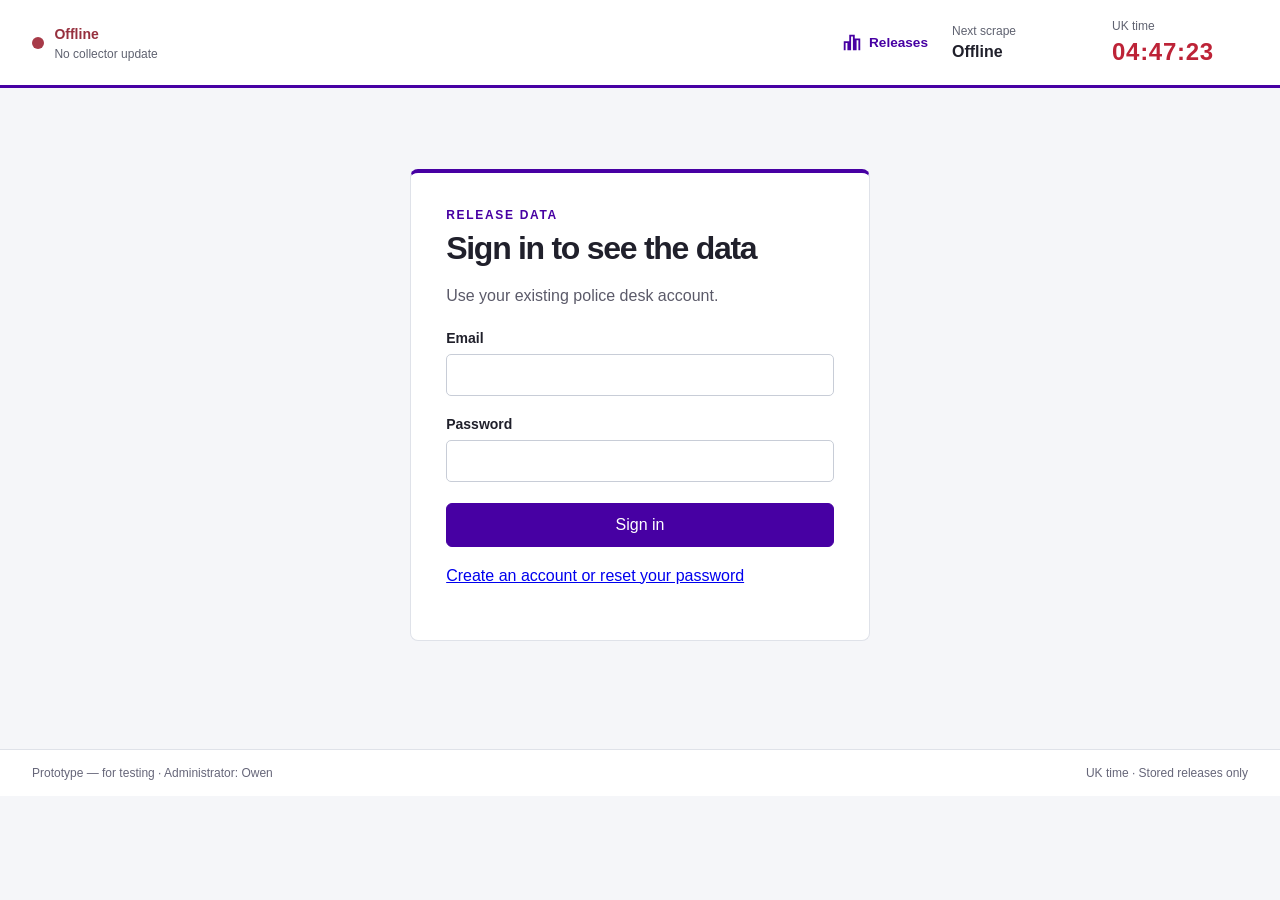
==== data.html @ de3aa2ca "Add files via upload" ====
<!doctype html>
<html lang="en" data-build="analytics.04896fac84b1.js"><head><meta charset="utf-8"><meta name="viewport" content="width=device-width,initial-scale=1"><meta name="referrer" content="no-referrer"><title>Release data · Police Checks</title>
<meta name="theme-color" content="#4700a3">
<meta name="apple-mobile-web-app-capable" content="yes">
<meta name="mobile-web-app-capable" content="yes">
<meta name="apple-mobile-web-app-title" content="Police Checks">
<meta name="apple-mobile-web-app-status-bar-style" content="default">
<link rel="apple-touch-icon" sizes="180x180" href="./apple-touch-icon.png">
<link rel="icon" type="image/png" sizes="32x32" href="./favicon-32.png">
<link rel="manifest" href="./manifest.webmanifest">
<link rel="stylesheet" href="./vendor/leaflet.css"><link rel="stylesheet" href="./desk.27d6d80b20d7.css"><link rel="stylesheet" href="./analytics.bd262cd54ad1.css"></head>
<body><header><div id="health" class="health offline" role="status" aria-live="polite"><span class="health-dot"></span><span><strong id="health-label">Offline</strong><small id="health-detail">Not connected yet</small></span></div><a class="data-nav" href="./index.html" aria-label="Back to releases" title="Back to releases"><svg viewBox="0 0 24 24" width="22" height="22" aria-hidden="true"><path d="M4 20V11h4v9M10 20V4h4v16M16 20V8h4v12" fill="none" stroke="currentColor" stroke-width="2"/></svg><span>Releases</span></a><div class="desk-timing" aria-label="Collector timing"><div class="timing-item"><small>Next scrape</small><strong id="next-scrape">Offline</strong></div><div class="timing-item"><small>UK time</small><time id="current-time">--:--:--</time></div></div><div id="account" hidden><span id="email"></span><button id="signout">Sign out</button></div></header><section id="auth" class="auth-panel"><div class="eyebrow">RELEASE DATA</div><h1>Sign in to see the data</h1><p>Use your existing police desk account.</p><form id="auth-form"><label>Email<input id="auth-email" type="email" autocomplete="username" required></label><label>Password<input id="password" type="password" autocomplete="current-password" required></label><button id="auth-submit" class="primary">Sign in</button></form><p id="auth-message" role="alert"></p><p><a href="./index.html">Create an account or reset your password</a></p></section>
<section id="waiting" class="auth-panel" hidden><h1 id="waiting-title">Checking access</h1><p id="waiting-detail"></p><button id="check-access">Check again</button></section>
<main id="analytics" hidden>
 <div class="analytics-heading"><div><div class="eyebrow">POLICE CHECKS / DATA</div><h1>Release statistics</h1><p class="muted">Explore activity, compare coverage and find the busiest times.</p></div><button id="reload-data">↻ Refresh data</button></div>
 <details class="analytics-filters" open><summary>Customise the data <span id="filter-summary"></span></summary><div class="filter-content">
 <div class="date-controls"><label>Count by<select id="basis"><option value="first_seen_at">When first picked up</option><option value="published_at">Publication time</option></select></label><label>Date range<select id="range"><option value="7">Last 7 days</option><option value="30" selected>Last 30 days</option><option value="90">Last 90 days</option><option value="365">Last year</option><option value="all">All stored history</option><option value="custom">Custom dates</option></select></label><label>From<input id="date-from" type="date" required></label><label>To (inclusive)<input id="date-to" type="date" required></label><button id="apply-dates" class="primary">Apply dates</button></div>
 <div class="selection-controls"><details class="multi" id="forces-picker"><summary>Forces <span></span></summary><input type="search" aria-label="Find a force" placeholder="Find a force…"><div class="picker-actions"><button data-select="all">Select all</button><button data-select="none">Clear</button></div><div class="choices"></div></details><details class="multi" id="patches-picker"><summary>Patches <span></span></summary><input type="search" aria-label="Find a patch" placeholder="Find a patch…"><div class="picker-actions"><button data-select="all">Select all</button><button data-select="none">Clear</button></div><div class="choices"></div></details><details class="multi" id="groups-picker"><summary>Regions / groups <span></span></summary><input type="search" aria-label="Find a region" placeholder="Find a region…"><div class="picker-actions"><button data-select="all">Select all</button><button data-select="none">Clear</button></div><div class="choices"></div></details><button id="reset-data-filters">Reset filters</button></div>
 <p class="fine muted">No selection means all. Selected patches and regions combine; force choices narrow the results. Regions use your existing Focus, Hub and other patch groups.</p>
 </div></details>
 <div id="load-status" class="data-status" role="status" aria-live="polite"></div><div id="data-error" class="notice error" role="alert" hidden></div>
 <p id="coverage-note" class="notice"></p>
 <div id="charts" hidden>
 <div class="metrics"><article><span>Unique releases</span><strong id="metric-total">—</strong><small>In the selected period</small></article><article><span>Active forces</span><strong id="metric-forces">—</strong><small>With at least one release</small></article><article><span>Average per complete day</span><strong id="metric-average">—</strong><small id="metric-average-detail"></small></article><article><span>Busiest date</span><strong id="metric-peak">—</strong><small id="metric-peak-detail"></small></article></div>
 <section class="chart-card"><div class="chart-heading"><div><h2>Releases over time</h2><p class="muted">See the total or compare forces and coverage areas.</p></div><button data-export="timeline">Download CSV</button></div><div class="chart-controls"><label>Time buckets<select id="bucket"><option value="hour">Hourly</option><option value="day" selected>Daily</option><option value="week">Weekly</option><option value="month">Monthly</option></select></label><label>Break down by<select id="breakdown"><option value="total">All together</option><option value="force">Force</option><option value="patch">Patch</option><option value="group">Region / group</option></select></label><label>Chart<select id="chart-type"><option value="line">Lines</option><option value="bar">Grouped bars</option><option value="stacked">Stacked bars</option></select></label><label>Series<select id="series-limit"><option value="5">Top 5 + other</option><option value="10" selected>Top 10 + other</option><option value="25">Top 25 + other</option><option value="0">All series</option></select></label></div><p id="overlap-note" class="fine muted"></p><div id="timeline-chart" class="chart-container"></div><div id="timeline-legend" class="chart-legend"></div><details><summary>View chart data</summary><div id="timeline-table" class="table-scroll"></div></details></section>
 <div class="chart-controls average-controls"><label>Average charts: compare<select id="average-by"><option value="total">All together</option><option value="force">Forces</option><option value="patch">Patches</option><option value="group">Regions / groups</option></select></label><label>Show<select id="average-limit"><option value="5">Top 5</option><option value="10">Top 10</option><option value="0">All</option></select></label><span class="fine muted">Uses the same filters and complete-day coverage.</span></div><div id="average-legend" class="chart-legend"></div><div class="chart-grid"><section class="chart-card"><div class="chart-heading"><div><h2>Typical time of day</h2><p class="muted">Average releases in each UK clock hour.</p></div><button data-export="hour">CSV</button></div><div id="hour-chart" class="chart-container"></div></section><section class="chart-card"><div class="chart-heading"><div><h2>Typical week</h2><p class="muted">Average releases on each day of the week.</p></div><button data-export="weekday">CSV</button></div><div id="weekday-chart" class="chart-container"></div></section></div>
 <section class="chart-card"><div class="chart-heading"><div><h2>When to expect releases</h2><p class="muted">Average activity by weekday and UK clock hour. Darker cells mean more releases.</p></div><button data-export="heatmap">Download CSV</button></div><label class="heatmap-select">Heatmap coverage<select id="heatmap-series"><option value="">All selected releases</option></select></label><div id="heatmap-chart" class="chart-container"></div><p id="average-note" class="fine muted"></p></section>
 <section class="chart-card"><div class="chart-heading"><div><h2>Most and least active</h2><p class="muted">Compare release counts within your current filters.</p></div><button data-export="ranking">Download CSV</button></div><div class="chart-controls"><label>Compare<select id="ranking-by"><option value="force">Forces</option><option value="patch">Patches</option><option value="group">Regions / groups</option></select></label><label>Order<select id="ranking-order"><option value="most">Most active first</option><option value="least">Least active first</option></select></label><label>Show<select id="ranking-limit"><option value="10">10</option><option value="25">25</option><option value="0">All</option></select></label></div><div id="ranking-chart"></div><details><summary>View all ranking data</summary><div id="ranking-table" class="table-scroll"></div></details></section>
 <section class="chart-card"><div class="chart-heading"><div><h2>Location coverage</h2><p class="muted">How confidently the selected releases have been located.</p></div><button data-export="locations">Download CSV</button></div><div id="locations-chart"></div><p class="fine muted">A patch match can come from text or force-area coverage. Release activity measures stored announcements, not crime levels, force performance or local risk.</p></section>
 </div>
</main>
<footer>Prototype — for testing · Administrator: Owen <span>UK time · Stored releases only</span></footer>
<script src="./config.js?v=analytics.04896fac84b1.js"></script><script src="./vendor/supabase.js"></script><script type="module" src="./analytics.04896fac84b1.js"></script></body></html>
---- vendor/leaflet.css ----
/* required styles */

.leaflet-pane,
.leaflet-tile,
.leaflet-marker-icon,
.leaflet-marker-shadow,
.leaflet-tile-container,
.leaflet-pane > svg,
.leaflet-pane > canvas,
.leaflet-zoom-box,
.leaflet-image-layer,
.leaflet-layer {
	position: absolute;
	left: 0;
	top: 0;
	}
.leaflet-container {
	overflow: hidden;
	}
.leaflet-tile,
.leaflet-marker-icon,
.leaflet-marker-shadow {
	-webkit-user-select: none;
	   -moz-user-select: none;
	        user-select: none;
	  -webkit-user-drag: none;
	}
/* Prevents IE11 from highlighting tiles in blue */
.leaflet-tile::selection {
	background: transparent;
}
/* Safari renders non-retina tile on retina better with this, but Chrome is worse */
.leaflet-safari .leaflet-tile {
	image-rendering: -webkit-optimize-contrast;
	}
/* hack that prevents hw layers "stretching" when loading new tiles */
.leaflet-safari .leaflet-tile-container {
	width: 1600px;
	height: 1600px;
	-webkit-transform-origin: 0 0;
	}
.leaflet-marker-icon,
.leaflet-marker-shadow {
	display: block;
	}
/* .leaflet-container svg: reset svg max-width decleration shipped in Joomla! (joomla.org) 3.x */
/* .leaflet-container img: map is broken in FF if you have max-width: 100% on tiles */
.leaflet-container .leaflet-overlay-pane svg {
	max-width: none !important;
	max-height: none !important;
	}
.leaflet-container .leaflet-marker-pane img,
.leaflet-container .leaflet-shadow-pane img,
.leaflet-container .leaflet-tile-pane img,
.leaflet-container img.leaflet-image-layer,
.leaflet-container .leaflet-tile {
	max-width: none !important;
	max-height: none !important;
	width: auto;
	padding: 0;
	}

.leaflet-container img.leaflet-tile {
	/* See: https://bugs.chromium.org/p/chromium/issues/detail?id=600120 */
	mix-blend-mode: plus-lighter;
}

.leaflet-container.leaflet-touch-zoom {
	-ms-touch-action: pan-x pan-y;
	touch-action: pan-x pan-y;
	}
.leaflet-container.leaflet-touch-drag {
	-ms-touch-action: pinch-zoom;
	/* Fallback for FF which doesn't support pinch-zoom */
	touch-action: none;
	touch-action: pinch-zoom;
}
.leaflet-container.leaflet-touch-drag.leaflet-touch-zoom {
	-ms-touch-action: none;
	touch-action: none;
}
.leaflet-container {
	-webkit-tap-highlight-color: transparent;
}
.leaflet-container a {
	-webkit-tap-highlight-color: rgba(51, 181, 229, 0.4);
}
.leaflet-tile {
	filter: inherit;
	visibility: hidden;
	}
.leaflet-tile-loaded {
	visibility: inherit;
	}
.leaflet-zoom-box {
	width: 0;
	height: 0;
	-moz-box-sizing: border-box;
	     box-sizing: border-box;
	z-index: 800;
	}
/* workaround for https://bugzilla.mozilla.org/show_bug.cgi?id=888319 */
.leaflet-overlay-pane svg {
	-moz-user-select: none;
	}

.leaflet-pane         { z-index: 400; }

.leaflet-tile-pane    { z-index: 200; }
.leaflet-overlay-pane { z-index: 400; }
.leaflet-shadow-pane  { z-index: 500; }
.leaflet-marker-pane  { z-index: 600; }
.leaflet-tooltip-pane   { z-index: 650; }
.leaflet-popup-pane   { z-index: 700; }

.leaflet-map-pane canvas { z-index: 100; }
.leaflet-map-pane svg    { z-index: 200; }

.leaflet-vml-shape {
	width: 1px;
	height: 1px;
	}
.lvml {
	behavior: url(#default#VML);
	display: inline-block;
	position: absolute;
	}


/* control positioning */

.leaflet-control {
	position: relative;
	z-index: 800;
	pointer-events: visiblePainted; /* IE 9-10 doesn't have auto */
	pointer-events: auto;
	}
.leaflet-top,
.leaflet-bottom {
	position: absolute;
	z-index: 1000;
	pointer-events: none;
	}
.leaflet-top {
	top: 0;
	}
.leaflet-right {
	right: 0;
	}
.leaflet-bottom {
	bottom: 0;
	}
.leaflet-left {
	left: 0;
	}
.leaflet-control {
	float: left;
	clear: both;
	}
.leaflet-right .leaflet-control {
	float: right;
	}
.leaflet-top .leaflet-control {
	margin-top: 10px;
	}
.leaflet-bottom .leaflet-control {
	margin-bottom: 10px;
	}
.leaflet-left .leaflet-control {
	margin-left: 10px;
	}
.leaflet-right .leaflet-control {
	margin-right: 10px;
	}


/* zoom and fade animations */

.leaflet-fade-anim .leaflet-popup {
	opacity: 0;
	-webkit-transition: opacity 0.2s linear;
	   -moz-transition: opacity 0.2s linear;
	        transition: opacity 0.2s linear;
	}
.leaflet-fade-anim .leaflet-map-pane .leaflet-popup {
	opacity: 1;
	}
.leaflet-zoom-animated {
	-webkit-transform-origin: 0 0;
	    -ms-transform-origin: 0 0;
	        transform-origin: 0 0;
	}
svg.leaflet-zoom-animated {
	will-change: transform;
}

.leaflet-zoom-anim .leaflet-zoom-animated {
	-webkit-transition: -webkit-transform 0.25s cubic-bezier(0,0,0.25,1);
	   -moz-transition:    -moz-transform 0.25s cubic-bezier(0,0,0.25,1);
	        transition:         transform 0.25s cubic-bezier(0,0,0.25,1);
	}
.leaflet-zoom-anim .leaflet-tile,
.leaflet-pan-anim .leaflet-tile {
	-webkit-transition: none;
	   -moz-transition: none;
	        transition: none;
	}

.leaflet-zoom-anim .leaflet-zoom-hide {
	visibility: hidden;
	}


/* cursors */

.leaflet-interactive {
	cursor: pointer;
	}
.leaflet-grab {
	cursor: -webkit-grab;
	cursor:    -moz-grab;
	cursor:         grab;
	}
.leaflet-crosshair,
.leaflet-crosshair .leaflet-interactive {
	cursor: crosshair;
	}
.leaflet-popup-pane,
.leaflet-control {
	cursor: auto;
	}
.leaflet-dragging .leaflet-grab,
.leaflet-dragging .leaflet-grab .leaflet-interactive,
.leaflet-dragging .leaflet-marker-draggable {
	cursor: move;
	cursor: -webkit-grabbing;
	cursor:    -moz-grabbing;
	cursor:         grabbing;
	}

/* marker & overlays interactivity */
.leaflet-marker-icon,
.leaflet-marker-shadow,
.leaflet-image-layer,
.leaflet-pane > svg path,
.leaflet-tile-container {
	pointer-events: none;
	}

.leaflet-marker-icon.leaflet-interactive,
.leaflet-image-layer.leaflet-interactive,
.leaflet-pane > svg path.leaflet-interactive,
svg.leaflet-image-layer.leaflet-interactive path {
	pointer-events: visiblePainted; /* IE 9-10 doesn't have auto */
	pointer-events: auto;
	}

/* visual tweaks */

.leaflet-container {
	background: #ddd;
	outline-offset: 1px;
	}
.leaflet-container a {
	color: #0078A8;
	}
.leaflet-zoom-box {
	border: 2px dotted #38f;
	background: rgba(255,255,255,0.5);
	}


/* general typography */
.leaflet-container {
	font-family: "Helvetica Neue", Arial, Helvetica, sans-serif;
	font-size: 12px;
	font-size: 0.75rem;
	line-height: 1.5;
	}


/* general toolbar styles */

.leaflet-bar {
	box-shadow: 0 1px 5px rgba(0,0,0,0.65);
	border-radius: 4px;
	}
.leaflet-bar a {
	background-color: #fff;
	border-bottom: 1px solid #ccc;
	width: 26px;
	height: 26px;
	line-height: 26px;
	display: block;
	text-align: center;
	text-decoration: none;
	color: black;
	}
.leaflet-bar a,
.leaflet-control-layers-toggle {
	background-position: 50% 50%;
	background-repeat: no-repeat;
	display: block;
	}
.leaflet-bar a:hover,
.leaflet-bar a:focus {
	background-color: #f4f4f4;
	}
.leaflet-bar a:first-child {
	border-top-left-radius: 4px;
	border-top-right-radius: 4px;
	}
.leaflet-bar a:last-child {
	border-bottom-left-radius: 4px;
	border-bottom-right-radius: 4px;
	border-bottom: none;
	}
.leaflet-bar a.leaflet-disabled {
	cursor: default;
	background-color: #f4f4f4;
	color: #bbb;
	}

.leaflet-touch .leaflet-bar a {
	width: 30px;
	height: 30px;
	line-height: 30px;
	}
.leaflet-touch .leaflet-bar a:first-child {
	border-top-left-radius: 2px;
	border-top-right-radius: 2px;
	}
.leaflet-touch .leaflet-bar a:last-child {
	border-bottom-left-radius: 2px;
	border-bottom-right-radius: 2px;
	}

/* zoom control */

.leaflet-control-zoom-in,
.leaflet-control-zoom-out {
	font: bold 18px 'Lucida Console', Monaco, monospace;
	text-indent: 1px;
	}

.leaflet-touch .leaflet-control-zoom-in, .leaflet-touch .leaflet-control-zoom-out  {
	font-size: 22px;
	}


/* layers control */

.leaflet-control-layers {
	box-shadow: 0 1px 5px rgba(0,0,0,0.4);
	background: #fff;
	border-radius: 5px;
	}
.leaflet-control-layers-toggle {
	background-image: url(images/layers.png);
	width: 36px;
	height: 36px;
	}
.leaflet-retina .leaflet-control-layers-toggle {
	background-image: url(images/layers-2x.png);
	background-size: 26px 26px;
	}
.leaflet-touch .leaflet-control-layers-toggle {
	width: 44px;
	height: 44px;
	}
.leaflet-control-layers .leaflet-control-layers-list,
.leaflet-control-layers-expanded .leaflet-control-layers-toggle {
	display: none;
	}
.leaflet-control-layers-expanded .leaflet-control-layers-list {
	display: block;
	position: relative;
	}
.leaflet-control-layers-expanded {
	padding: 6px 10px 6px 6px;
	color: #333;
	background: #fff;
	}
.leaflet-control-layers-scrollbar {
	overflow-y: scroll;
	overflow-x: hidden;
	padding-right: 5px;
	}
.leaflet-control-layers-selector {
	margin-top: 2px;
	position: relative;
	top: 1px;
	}
.leaflet-control-layers label {
	display: block;
	font-size: 13px;
	font-size: 1.08333em;
	}
.leaflet-control-layers-separator {
	height: 0;
	border-top: 1px solid #ddd;
	margin: 5px -10px 5px -6px;
	}

/* Default icon URLs */
.leaflet-default-icon-path { /* used only in path-guessing heuristic, see L.Icon.Default */
	background-image: url(images/marker-icon.png);
	}


/* attribution and scale controls */

.leaflet-container .leaflet-control-attribution {
	background: #fff;
	background: rgba(255, 255, 255, 0.8);
	margin: 0;
	}
.leaflet-control-attribution,
.leaflet-control-scale-line {
	padding: 0 5px;
	color: #333;
	line-height: 1.4;
	}
.leaflet-control-attribution a {
	text-decoration: none;
	}
.leaflet-control-attribution a:hover,
.leaflet-control-attribution a:focus {
	text-decoration: underline;
	}
.leaflet-attribution-flag {
	display: inline !important;
	vertical-align: baseline !important;
	width: 1em;
	height: 0.6669em;
	}
.leaflet-left .leaflet-control-scale {
	margin-left: 5px;
	}
.leaflet-bottom .leaflet-control-scale {
	margin-bottom: 5px;
	}
.leaflet-control-scale-line {
	border: 2px solid #777;
	border-top: none;
	line-height: 1.1;
	padding: 2px 5px 1px;
	white-space: nowrap;
	-moz-box-sizing: border-box;
	     box-sizing: border-box;
	background: rgba(255, 255, 255, 0.8);
	text-shadow: 1px 1px #fff;
	}
.leaflet-control-scale-line:not(:first-child) {
	border-top: 2px solid #777;
	border-bottom: none;
	margin-top: -2px;
	}
.leaflet-control-scale-line:not(:first-child):not(:last-child) {
	border-bottom: 2px solid #777;
	}

.leaflet-touch .leaflet-control-attribution,
.leaflet-touch .leaflet-control-layers,
.leaflet-touch .leaflet-bar {
	box-shadow: none;
	}
.leaflet-touch .leaflet-control-layers,
.leaflet-touch .leaflet-bar {
	border: 2px solid rgba(0,0,0,0.2);
	background-clip: padding-box;
	}


/* popup */

.leaflet-popup {
	position: absolute;
	text-align: center;
	margin-bottom: 20px;
	}
.leaflet-popup-content-wrapper {
	padding: 1px;
	text-align: left;
	border-radius: 12px;
	}
.leaflet-popup-content {
	margin: 13px 24px 13px 20px;
	line-height: 1.3;
	font-size: 13px;
	font-size: 1.08333em;
	min-height: 1px;
	}
.leaflet-popup-content p {
	margin: 17px 0;
	margin: 1.3em 0;
	}
.leaflet-popup-tip-container {
	width: 40px;
	height: 20px;
	position: absolute;
	left: 50%;
	margin-top: -1px;
	margin-left: -20px;
	overflow: hidden;
	pointer-events: none;
	}
.leaflet-popup-tip {
	width: 17px;
	height: 17px;
	padding: 1px;

	margin: -10px auto 0;
	pointer-events: auto;

	-webkit-transform: rotate(45deg);
	   -moz-transform: rotate(45deg);
	    -ms-transform: rotate(45deg);
	        transform: rotate(45deg);
	}
.leaflet-popup-content-wrapper,
.leaflet-popup-tip {
	background: white;
	color: #333;
	box-shadow: 0 3px 14px rgba(0,0,0,0.4);
	}
.leaflet-container a.leaflet-popup-close-button {
	position: absolute;
	top: 0;
	right: 0;
	border: none;
	text-align: center;
	width: 24px;
	height: 24px;
	font: 16px/24px Tahoma, Verdana, sans-serif;
	color: #757575;
	text-decoration: none;
	background: transparent;
	}
.leaflet-container a.leaflet-popup-close-button:hover,
.leaflet-container a.leaflet-popup-close-button:focus {
	color: #585858;
	}
.leaflet-popup-scrolled {
	overflow: auto;
	}

.leaflet-oldie .leaflet-popup-content-wrapper {
	-ms-zoom: 1;
	}
.leaflet-oldie .leaflet-popup-tip {
	width: 24px;
	margin: 0 auto;

	-ms-filter: "progid:DXImageTransform.Microsoft.Matrix(M11=0.70710678, M12=0.70710678, M21=-0.70710678, M22=0.70710678)";
	filter: progid:DXImageTransform.Microsoft.Matrix(M11=0.70710678, M12=0.70710678, M21=-0.70710678, M22=0.70710678);
	}

.leaflet-oldie .leaflet-control-zoom,
.leaflet-oldie .leaflet-control-layers,
.leaflet-oldie .leaflet-popup-content-wrapper,
.leaflet-oldie .leaflet-popup-tip {
	border: 1px solid #999;
	}


/* div icon */

.leaflet-div-icon {
	background: #fff;
	border: 1px solid #666;
	}


/* Tooltip */
/* Base styles for the element that has a tooltip */
.leaflet-tooltip {
	position: absolute;
	padding: 6px;
	background-color: #fff;
	border: 1px solid #fff;
	border-radius: 3px;
	color: #222;
	white-space: nowrap;
	-webkit-user-select: none;
	-moz-user-select: none;
	-ms-user-select: none;
	user-select: none;
	pointer-events: none;
	box-shadow: 0 1px 3px rgba(0,0,0,0.4);
	}
.leaflet-tooltip.leaflet-interactive {
	cursor: pointer;
	pointer-events: auto;
	}
.leaflet-tooltip-top:before,
.leaflet-tooltip-bottom:before,
.leaflet-tooltip-left:before,
.leaflet-tooltip-right:before {
	position: absolute;
	pointer-events: none;
	border: 6px solid transparent;
	background: transparent;
	content: "";
	}

/* Directions */

.leaflet-tooltip-bottom {
	margin-top: 6px;
}
.leaflet-tooltip-top {
	margin-top: -6px;
}
.leaflet-tooltip-bottom:before,
.leaflet-tooltip-top:before {
	left: 50%;
	margin-left: -6px;
	}
.leaflet-tooltip-top:before {
	bottom: 0;
	margin-bottom: -12px;
	border-top-color: #fff;
	}
.leaflet-tooltip-bottom:before {
	top: 0;
	margin-top: -12px;
	margin-left: -6px;
	border-bottom-color: #fff;
	}
.leaflet-tooltip-left {
	margin-left: -6px;
}
.leaflet-tooltip-right {
	margin-left: 6px;
}
.leaflet-tooltip-left:before,
.leaflet-tooltip-right:before {
	top: 50%;
	margin-top: -6px;
	}
.leaflet-tooltip-left:before {
	right: 0;
	margin-right: -12px;
	border-left-color: #fff;
	}
.leaflet-tooltip-right:before {
	left: 0;
	margin-left: -12px;
	border-right-color: #fff;
	}

/* Printing */

@media print {
	/* Prevent printers from removing background-images of controls. */
	.leaflet-control {
		-webkit-print-color-adjust: exact;
		print-color-adjust: exact;
		}
	}
---- desk.27d6d80b20d7.css ----
:root{font-family:Arial,Helvetica,sans-serif;color:#20202b;background:#f5f6f9;font-synthesis:none;font-size:16px;--purple:#4700a3;--teal:#007e79;--border:#dfe2e9}*{box-sizing:border-box}[hidden]{display:none!important}body{margin:0}button,input,select{font:inherit}button,a,input,select{touch-action:manipulation}button{cursor:pointer;border:1px solid var(--border);background:white;color:#333343;padding:.65rem .9rem;border-radius:6px;line-height:1.3}button:hover{border-color:var(--purple);color:var(--purple)}button:disabled{opacity:.55;cursor:wait}button.primary{background:var(--purple);color:white;border-color:var(--purple)}input,select{border:1px solid #c8cdd7;border-radius:5px;padding:.75rem;background:white;color:#20202b;max-width:100%;min-width:0}input:focus,select:focus,button:focus-visible,a:focus-visible{outline:3px solid #00b5a6;outline-offset:3px}header{height:88px;background:white;border-bottom:3px solid var(--purple);padding:0 2rem;display:flex;align-items:center;justify-content:space-between;gap:1rem}.brand{display:flex;gap:.85rem;align-items:center;text-decoration:none;color:var(--purple);font-weight:800;letter-spacing:.1em}.brand small{display:block;font-size:.75rem;letter-spacing:.16em;color:#686573;margin-top:.2rem}.brand-icon{background:var(--purple);border-radius:4px;color:white;width:40px;height:40px;display:grid;place-items:center;font-size:1.6rem}#account{display:flex;gap:1rem;align-items:center;font-size:.875rem}h1{font-size:2rem;letter-spacing:-.04em;margin:.5rem 0 .7rem}h2{font-size:1rem;margin:.4rem 0}.eyebrow{font-weight:700;letter-spacing:.14em;font-size:.75rem;color:var(--purple)}p{line-height:1.6}.muted{color:#636572}.fine{font-size:.875rem}.auth-panel{max-width:460px;margin:9vh auto 12vh;background:white;border:1px solid var(--border);border-top:4px solid var(--purple);padding:2.2rem;border-radius:8px}.auth-panel>p{color:#5b5a69}.auth-panel label{display:block;font-size:.875rem;font-weight:600;margin:1.3rem 0}.auth-panel input{display:block;width:100%;margin-top:.5rem}.auth-panel .primary{width:100%}.auth-actions{display:flex;justify-content:space-between;gap:.6rem}.text-button{border:0;background:transparent;padding:.3rem 0;color:var(--purple);font-size:.875rem}.notice{padding:1rem;background:#f1ebfc;border-left:3px solid var(--purple);font-size:.875rem;line-height:1.5;margin:1rem 0}.notice.error{border-color:#b03044;background:#fff0f1;color:#802434}main{display:grid;grid-template-columns:280px minmax(0,1fr);max-width:1600px;margin:auto;min-height:calc(100vh - 150px)}aside{background:white;border-right:1px solid var(--border);padding:1.5rem;min-width:0}.aside-heading{display:flex;justify-content:space-between;align-items:center;gap:.7rem}.view-button{display:block;width:100%;border:0;text-align:left;margin-top:.35rem;font-size:.875rem}.view-button.active{background:#eee7fa;color:var(--purple);font-weight:700;box-shadow:inset 3px 0 var(--purple)}.divider{border-top:1px solid var(--border);margin:1.5rem 0}#patch-search{width:100%;font-size:.875rem}details.group{border-bottom:1px solid var(--border);padding:.85rem 0}summary{cursor:pointer;font-size:.875rem;font-weight:600;line-height:1.5}.group label{display:flex;align-items:flex-start;gap:.6rem;font-size:.875rem;margin:.85rem 0;line-height:1.5}.group input[type=checkbox]{margin-top:.2rem;accent-color:var(--purple);width:17px;height:17px;flex-shrink:0}.group .group-label{font-weight:700}.workspace{padding:2rem 2.2rem;min-width:0}.workspace-heading{display:flex;justify-content:space-between;align-items:flex-start;gap:1rem}.workspace-heading p{margin:0 0 1.5rem}.toolbar{display:flex;gap:1rem;align-items:end;flex-wrap:wrap;background:white;border:1px solid var(--border);padding:1rem;border-radius:7px}.toolbar label{font-size:.875rem;color:#535563}.toolbar select{display:block;margin-top:.3rem;font-size:.875rem}.toolbar .search{flex:1 1 240px}.search input{width:100%}.results-heading{display:flex;justify-content:space-between;gap:1rem;margin:1.6rem 0 1rem;font-size:.875rem}.release{background:white;border:1px solid var(--border);border-left:3px solid #b4a1d2;border-radius:5px;padding:1.4rem;margin-bottom:.8rem}.release.recent{border-left-color:#009c90}.release-meta{display:flex;flex-wrap:wrap;gap:.6rem;color:#656374;font-size:.875rem;align-items:center}.release h2{font-size:1.15rem;line-height:1.4;margin:.65rem 0}.release h2 a{color:#292139;text-decoration:none}.release h2 a:hover{text-decoration:underline;color:var(--purple)}.tags{display:flex;gap:.4rem;flex-wrap:wrap;margin:.8rem 0}.tag{background:#ede7f6;color:#542891;padding:.3rem .5rem;border-radius:4px;font-size:.75rem}.tag.review{background:#fff2d7;color:#775714}.release p{font-size:1rem;max-width:85ch}.release details{margin-top:1rem}.release pre{white-space:pre-wrap;font:inherit;font-size:1rem;line-height:1.65;max-height:500px;overflow:auto}.location-evidence{font-size:.875rem;color:#60606c;margin-top:.7rem}.empty{text-align:center;padding:4rem 1rem;border:1px dashed #c8cbd4;border-radius:8px;background:white}.empty h2{font-size:1.25rem}#more{display:block;margin:1.2rem auto}#admin{grid-column:2;background:white;margin:0 2.2rem 2rem;padding:1.5rem;border:1px solid var(--border);border-radius:6px}.member{display:flex;align-items:center;justify-content:space-between;gap:1rem;padding:.75rem 0;border-bottom:1px solid var(--border);overflow-wrap:anywhere}.member small{display:block;color:#636572;margin-top:.4rem}footer{display:flex;justify-content:space-between;gap:1rem;padding:1rem 2rem;font-size:.75rem;color:#666679;border-top:1px solid var(--border);background:white}.sr-only{position:absolute;width:1px;height:1px;overflow:hidden;clip:rect(0,0,0,0)}@media(max-width:900px){main{grid-template-columns:230px minmax(0,1fr)}.workspace{padding:1.4rem}aside{padding:1rem}.toolbar{gap:.7rem}#admin{margin:0 1.4rem 1.4rem}}@media(max-width:650px){header{height:auto;min-height:80px;padding:1rem;flex-wrap:wrap}#account{width:100%;justify-content:space-between}#email{overflow-wrap:anywhere}main{display:block}aside{border-right:0;border-bottom:1px solid var(--border)}#patches{max-height:270px;overflow:auto}.workspace{padding:1.2rem}.toolbar label{flex:1 1 140px}.toolbar select{width:100%}.auth-panel{margin:2rem 1rem;padding:1.5rem}.workspace-heading h1{font-size:1.7rem}.results-heading{flex-wrap:wrap}#admin{margin:1rem}.member{flex-wrap:wrap}footer{padding:1rem;flex-wrap:wrap}.auth-actions{flex-wrap:wrap}}

header{position:sticky;top:0;z-index:1200}.health{display:flex;align-items:center;gap:.65rem;margin-left:auto;margin-right:1rem}.health strong{font-size:.875rem}.health small{display:block;font-size:.75rem;color:#5f6270;margin-top:.25rem}.health-dot{width:12px;height:12px;border-radius:50%;background:#a73a48}.health.online .health-dot{background:#008d73}.health.online strong{color:#006d59}.health.offline strong{color:#96303e}.map-panel{border:1px solid var(--border);border-radius:7px;overflow:hidden;background:white;margin-bottom:1.5rem}.map-heading{display:flex;align-items:center;gap:1rem;padding:.85rem 1rem;font-size:.875rem;flex-wrap:wrap}.map-heading label{margin-left:auto}.map-heading button{font-size:.875rem;padding:.4rem .6rem}#map{height:440px;background:#e9eef3}.map-legend{display:flex;flex-wrap:wrap;gap:1rem;padding:.8rem 1rem;font-size:.75rem;line-height:1.5}.key{display:inline-block;width:9px;height:9px;border-radius:50%;margin-right:5px}.red{background:#d62b46}.yellow{background:#c38a03}.grey{background:#747586}.leaflet-popup-content{font:14px/1.5 Arial,sans-serif;max-width:260px}.leaflet-popup-content a{font-weight:700;color:var(--purple)}.leaflet-popup-content small{display:block;margin-top:.5rem}.leaflet-control-attribution{font-size:11px}#map-count{color:#636572;margin-left:auto}@media(max-width:650px){.health{margin:0 0 0 auto}#map{height:340px}.health-detail{max-width:140px}.map-heading label{margin-left:0}header{position:sticky}.brand small{font-size:.65rem}.brand{font-size:.9rem}}

/* Release list and a persistent compact map. */
.results-layout{display:grid;grid-template-columns:minmax(0,1.45fr) minmax(270px,1fr);gap:1.2rem;align-items:start}
.release-feed{min-width:0}.release-feed .release{padding:1.1rem}.release{scroll-margin-top:calc(var(--header-height,88px) + 1rem)}
.map-panel{position:sticky;top:calc(var(--header-height,88px) + 1rem);margin-bottom:0;background:#17212e;border-color:#344052;color:#e2e8ef;z-index:500}
.map-heading{padding:.8rem;gap:.6rem}.map-heading label{font-size:.875rem;margin-left:0}.map-heading button{background:#233140;color:#e2e8ef;border-color:#47576b}
#map{height:clamp(240px,45dvh,380px);background:#101923}
.map-legend{padding:.75rem;gap:.5rem .8rem;color:#c2cbd6}#map-count{margin-left:0;width:100%;color:#a9b6c6}
.basemap-label{background:none;border:0;text-align:center;color:#91a0b2;font:12px/18px Arial,sans-serif;text-shadow:0 1px 3px #101923,0 0 4px #101923}
.map-panel .leaflet-control-attribution{background:rgba(16,25,35,.9);color:#acb7c5}.map-panel .leaflet-control-attribution a{color:#c9c1e7}
.map-panel .leaflet-bar a{background:#233140;color:#e2e8ef;border-color:#47576b}.map-panel .leaflet-bar a:hover{background:#35465b}
.leaflet-popup-content time{display:block;color:#636572;font-size:.8rem;margin:.5rem 0}
@media(max-width:1050px){.workspace{padding:1.3rem}.results-layout{grid-template-columns:minmax(0,1fr) minmax(240px,.85fr);gap:.8rem}.map-heading{gap:.5rem}.map-heading strong{width:100%}}
@media(max-width:650px){.results-layout{display:flex;flex-direction:column}.release-feed{width:100%}.map-panel{order:-1;width:100%;top:calc(var(--header-height,88px) + .5rem);margin-bottom:.8rem}#map{height:clamp(140px,22dvh,200px)}.map-heading strong{width:auto}.map-legend{padding:.4rem .75rem;gap:.3rem .8rem}#map-count{width:auto}.release{scroll-margin-top:calc(var(--header-height,88px) + 340px)}}

header .health{margin-left:0;margin-right:auto}

/* Keep the map beside the feed on tablet and desktop widths. */
@media(min-width:651px) and (max-width:1100px){
 main{grid-template-columns:minmax(0,1fr)}
 aside{border-right:0;border-bottom:1px solid var(--border)}
 aside #patches{max-height:180px;overflow:auto}
 aside .divider{margin:.65rem 0}
 aside .view-button{display:inline-block;width:auto}
 aside #patch-search{max-width:320px}
 #admin{grid-column:1}
 .results-layout{display:grid;grid-template-columns:minmax(0,1fr) minmax(260px,.8fr);align-items:start}
 .map-panel{position:sticky;top:calc(var(--header-height,88px) + 1rem);align-self:start}
}
@media(min-width:1101px){.results-layout{grid-template-columns:minmax(0,1.45fr) minmax(290px,1fr)}}

.release-time{display:inline-flex;flex-wrap:wrap;align-items:center;gap:.5rem}.release-age{display:inline-block;border-radius:4px;padding:.2rem .4rem;background:#eee7fa;color:#4700a3;font-size:.8rem;font-weight:600;white-space:nowrap}

/* The age band contains the metadata and headline; release text stays white. */
.release-feed .release{padding:0;border:1px solid var(--border);background:#fff;overflow:hidden}
.release-banner{padding:1rem 1.1rem;background:#fff;color:#292139;border-bottom:1px solid var(--border)}
.release-banner .release-meta{color:inherit}
.release-banner h2{margin:.65rem 0 0}
.release-banner h2 a,.release-banner h2 a:hover{color:inherit}
.release-banner[data-freshness="fresh"]{background:#bd2337;color:#fff;border-bottom-color:transparent;animation:release-flash 2s steps(1,end) infinite}
.release-banner[data-freshness="recent"]{background:#f39a38;color:#2c1904;border-bottom-color:transparent}
.release-banner[data-freshness="fresh"] .release-age{background:rgba(255,255,255,.18);color:#fff}
.release-banner[data-freshness="recent"] .release-age{background:rgba(0,0,0,.09);color:#2c1904}
.release-banner a:focus-visible{outline-color:currentColor}
.release-body{padding:.65rem 1.1rem 1.1rem;background:#fff;color:#20202b}
@keyframes release-flash{0%,100%{background-color:#bd2337}50%{background-color:#89172b}}
@media(prefers-reduced-motion:reduce){.release-banner[data-freshness="fresh"]{animation:none}}

/* Always-visible schedule and UK clock; :40 through :59 is the red period. */
header{height:auto;min-height:88px;padding-top:.85rem;padding-bottom:.85rem;flex-wrap:wrap}
.desk-timing{display:flex;gap:1.5rem;align-items:center}
.timing-item{display:flex;flex-direction:column;gap:.3rem;min-width:8.5rem}
.timing-item small{font-size:.75rem;color:#5f6270}
.timing-item strong,.timing-item time{font-size:1rem;font-weight:700;font-variant-numeric:tabular-nums;white-space:nowrap}
#current-time{font-size:1.5rem;letter-spacing:.03em;color:#292139}
#current-time.deadline{color:#bd2337}
#account{min-width:0}#email{overflow-wrap:anywhere}
@media(max-width:650px){.desk-timing{gap:1rem;margin-left:auto}.timing-item{min-width:0}.timing-item strong{font-size:.875rem}#current-time{font-size:1.2rem}header{gap:.75rem}.health small{max-width:135px}}

/* Phone layout: a single feed with the shared filters tucked into a dialog. */
.mobile-only{display:none}.feed-actions{display:flex;align-items:center;gap:.5rem;flex-shrink:0}
#filter-dialog{width:min(460px,calc(100vw - 1rem));max-width:none;max-height:calc(100dvh - 1rem);padding:0;border:1px solid var(--border);border-radius:12px;color:#20202b;background:#fff;overscroll-behavior:contain}
#filter-dialog::backdrop{background:rgba(16,25,35,.55)}
.filter-dialog-heading{display:flex;justify-content:space-between;align-items:center;gap:1rem;padding:.8rem 1rem;border-bottom:1px solid var(--border);position:sticky;top:0;background:white;z-index:1}
.filter-dialog-heading h2{font-size:1.15rem}.filter-dialog-heading button{min-height:44px;color:var(--purple);font-weight:700}
#filter-dialog .toolbar{border:0;border-radius:0;padding:1rem;gap:.8rem;margin:0;border-bottom:1px solid var(--border)}
#filter-dialog .toolbar .search{flex:1 1 100%}#filter-dialog .toolbar label{flex:1 1 140px}#filter-dialog .toolbar select{width:100%}
#filter-dialog aside{padding:1rem;border:0}#filter-dialog aside .view-button{display:block;width:100%;min-height:44px}
#filter-dialog #patches{max-height:none;overflow:visible}#filter-dialog #patch-search{max-width:none;width:100%;font-size:1rem}
#filter-dialog input,#filter-dialog select{font-size:1rem}#filter-dialog .group label{min-height:36px;align-items:center}
#mobile-account-slot:not(:empty){padding:1rem;border-top:1px solid var(--border)}#filter-dialog #account{width:100%;display:flex;justify-content:space-between;flex-wrap:wrap;gap:.75rem}
#filter-dialog #account button{min-height:44px}#mobile-admin-tools{margin:0 1rem 1rem;border-top:1px solid var(--border);padding-top:1rem}
#mobile-admin-tools>summary{min-height:44px}#filter-dialog #admin{margin:0;padding:0;border:0}#filter-dialog #admin>h2{display:none}
body.filters-open{overflow:hidden}
@media(max-width:760px), (max-width:1000px) and (pointer:coarse) and (max-height:500px){
 .mobile-only{display:inline-flex;align-items:center;justify-content:center}
 header{min-height:64px;padding:.65rem .75rem;gap:.5rem;flex-wrap:nowrap}
 header .health{gap:.4rem;margin:0 auto 0 0;flex-shrink:0}#health-detail{display:none}.health strong{font-size:.8rem}.health-dot{width:9px;height:9px}
 .desk-timing{gap:.8rem;margin-left:0}.timing-item{min-width:0;gap:.2rem}.timing-item small{font-size:.7rem}.timing-item strong{font-size:.8rem}#current-time{font-size:1.1rem}
 #desk{display:block;min-height:calc(100dvh - 120px)}.workspace{padding:.8rem}
 .workspace-heading{align-items:center;gap:.5rem;margin-bottom:.4rem}.workspace-heading .eyebrow{display:none}.workspace-heading>div:first-child{min-width:0}
 .workspace-heading h1{font-size:1.2rem;letter-spacing:-.02em;line-height:1.3;margin:.2rem 0;overflow-wrap:anywhere}
 #selection-label{display:none}.feed-actions{gap:.35rem}.feed-actions button{min-height:44px;padding:.5rem .6rem;font-size:.875rem}
 .results-heading{margin:.7rem 0;font-size:.8rem}#updated{display:none}
 .results-layout{display:block}.map-panel{display:none}.release-feed{width:100%}
 .release{scroll-margin-top:calc(var(--header-height,64px) + .75rem)}.release-banner{padding:.9rem}.release-body{padding:.5rem .9rem .9rem}
 .release-meta{font-size:.8rem;gap:.5rem}.release-time{gap:.35rem}.release h2{font-size:1.05rem}.release-body>p{font-size:.95rem}
 .release-feed>p{display:none}footer{padding:.8rem;font-size:.7rem;display:block}footer>span{display:none}
}

@media(max-width:760px), (max-width:1000px) and (pointer:coarse) and (max-height:500px){
 header:has(>#account:not([hidden])){flex-wrap:wrap}header>#account{width:100%;justify-content:space-between}header>#account button{min-height:44px}
}

/* Compact cards on every screen: reveal the complete release with More. */
.release-heading{display:block;margin-top:.45rem}
.release-heading h2{min-width:0;margin:0;overflow-wrap:anywhere}
.release-toggle{display:block;width:fit-content;min-width:0;min-height:24px;margin-top:.2rem;padding:0;font-size:.8rem;font-weight:600;line-height:1.5;background:transparent;color:inherit;border:0;border-radius:0;text-decoration:underline;text-underline-offset:2px}
.release-toggle:hover{color:inherit;background:transparent;text-decoration-thickness:2px}
.release-toggle:focus-visible{outline-color:currentColor}
.story-actions{margin-left:auto;background:transparent;color:inherit;border:0;font-size:1.4rem;line-height:1;padding:.2rem .45rem;min-width:36px;min-height:32px}
.story-actions:hover{background:rgba(0,0,0,.08);color:inherit}.story-actions:focus-visible{outline-color:currentColor}
#writing-menu,#writing-dialog{border:1px solid var(--border);border-radius:10px;color:#20202b;background:white;padding:1rem;max-height:calc(100dvh - 2rem);max-width:calc(100vw - 1rem);overscroll-behavior:contain}
#writing-menu{width:300px}#writing-dialog{width:850px}
#writing-menu::backdrop{background:rgba(16,25,35,.15)}#writing-dialog::backdrop{background:rgba(16,25,35,.55)}
.writing-dialog-heading{display:flex;justify-content:space-between;align-items:center;gap:1rem}.writing-dialog-heading h2{font-size:1.1rem}.writing-dialog-heading button{min-height:40px}
#writing-story,#draft-source-title{font-weight:600;overflow-wrap:anywhere;margin:.7rem 0}
#writing-menu>button{display:block;width:100%;text-align:left;margin:.4rem 0;min-height:44px}
#draft-output{display:block;width:100%;min-height:40dvh;resize:vertical;border:1px solid var(--border);border-radius:5px;padding:1rem;font:inherit;font-size:1rem;line-height:1.65;color:#20202b;background:#fff}
#draft-output:focus{outline:3px solid #00b5a6;outline-offset:2px}.draft-actions{display:flex;flex-wrap:wrap;gap:.6rem;margin-top:1rem}
.member{flex-wrap:wrap}.writing-permissions{display:flex;align-items:center;gap:1rem;flex-wrap:wrap;width:100%;padding:.5rem 0}
.writing-permissions label{display:flex;align-items:center;gap:.4rem;font-size:.875rem}.writing-permissions input[type=checkbox]{accent-color:var(--purple);width:18px;height:18px}
.writing-permissions input[type=number]{width:85px;padding:.5rem}.writing-permissions small{margin:0}.writing-permissions button{font-size:.875rem}
@media(max-width:760px){#writing-dialog{padding:.85rem;width:calc(100vw - 1rem)}.story-actions{min-height:36px}#draft-output{padding:.65rem}.draft-actions button{min-height:44px}}
.release pre.release-text{max-height:none;overflow:visible;overflow-wrap:anywhere;margin:.85rem 0;font:inherit;font-size:1rem;line-height:1.6;white-space:pre-wrap}
.release-feed .release-banner{padding:.75rem .9rem}
@media(max-width:760px), (max-width:1000px) and (pointer:coarse) and (max-height:500px){
 .release pre.release-text{font-size:.95rem}
}

.web-field{margin:1rem 0}.web-field>div{display:flex;align-items:center;justify-content:space-between;gap:.5rem;margin-bottom:.5rem}.web-field label{font-weight:600}.web-field button{min-height:40px;font-size:.875rem}
.web-field textarea{display:block;width:100%;resize:vertical;border:1px solid var(--border);border-radius:5px;padding:.7rem;font:inherit;line-height:1.6;color:#20202b;background:white}.web-field textarea:focus{outline:3px solid #00b5a6;outline-offset:2px}

/* Account shift controls share the admin panel on desktop and in mobile Filters. */
.access-controls{width:100%;padding:.75rem 0;border-top:1px solid var(--border,#ddd)}
.access-pause{margin-left:1rem}.access-editor{margin-top:.7rem}.access-editor summary{cursor:pointer;font-weight:600;padding:.5rem 0}
.access-gate{display:flex;gap:.6rem;align-items:center;margin:.8rem 0}.access-gate input{width:18px;height:18px;flex:0 0 auto}
.access-rule{border:1px solid var(--border,#ddd);border-radius:8px;padding:.8rem;margin:.7rem 0;display:flex;gap:.7rem;flex-wrap:wrap;min-width:0}
.access-rule label{display:flex;flex-direction:column;gap:.3rem;min-width:0;flex:1 1 140px;font-size:.85rem}.access-rule input,.access-rule select{width:100%;min-width:0;box-sizing:border-box;padding:.5rem}
.access-rule small{width:100%}.access-buttons{display:flex;gap:.5rem;flex-wrap:wrap}.access-buttons button{font-size:.85rem}.access-feedback{font-size:.875rem;margin:.4rem 0}
@media(max-width:480px){.access-rule label{flex-basis:100%}.access-pause{margin:.5rem 0 .5rem .5rem}.access-gate{align-items:flex-start}}

.data-nav{display:inline-flex;align-items:center;gap:.35rem;color:var(--purple);font-size:.85rem;font-weight:700;text-decoration:none;padding:.5rem;border-radius:6px;flex-shrink:0}.data-nav:hover{background:#f0e8fa}@media(max-width:760px){.data-nav span{display:none}.data-nav{padding:.4rem}.desk-timing{gap:.5rem}}
---- analytics.bd262cd54ad1.css ----
#analytics{display:block;max-width:1540px;margin:auto;padding:2rem;min-height:75vh}#analytics h1{font-size:2.2rem;margin:.35rem 0}#analytics h2{font-size:1.25rem;margin:0 0 .35rem}#analytics p{line-height:1.5}.analytics-heading,.chart-heading{display:flex;justify-content:space-between;align-items:flex-start;gap:1rem}.analytics-heading{margin-bottom:1.5rem}.analytics-heading p,.chart-heading p{margin:.25rem 0 .8rem}.analytics-filters{border:1px solid var(--border);background:white;border-radius:12px;margin:0 0 1rem}.analytics-filters>summary{padding:1rem;font-weight:700;cursor:pointer}.analytics-filters>summary span{font-weight:400;font-size:.85rem;color:#666;margin-left:.8rem}.filter-content{padding:0 1rem 1rem}.date-controls,.selection-controls,.chart-controls{display:flex;align-items:end;gap:.8rem;flex-wrap:wrap}.date-controls label,.chart-controls label{display:flex;flex-direction:column;gap:.35rem;font-size:.8rem;font-weight:600}.date-controls input,.date-controls select,.chart-controls select{font-size:.9rem;padding:.6rem}.selection-controls{margin-top:1rem;align-items:start}.multi{flex:1 1 220px;border:1px solid var(--border);border-radius:6px;padding:.65rem;min-width:0}.multi summary{cursor:pointer;font-size:.9rem;font-weight:600}.multi summary span{font-weight:400;color:#666}.multi>input{width:100%;margin-top:.7rem}.choices{max-height:230px;overflow:auto}.choices label{display:flex;align-items:center;gap:.5rem;font-size:.85rem;padding:.4rem}.choices input{accent-color:var(--purple)}.picker-actions{display:flex;gap:.4rem;margin:.5rem 0}.picker-actions button{padding:.3rem .5rem;font-size:.8rem}.data-status{font-size:.85rem;color:#555;margin:1rem 0}.metrics{display:grid;grid-template-columns:repeat(4,minmax(0,1fr));gap:1rem;margin:1.5rem 0}.metrics article{background:white;border:1px solid var(--border);border-top:3px solid var(--purple);border-radius:10px;padding:1.2rem;display:flex;flex-direction:column;gap:.6rem}.metrics span{font-size:.8rem;color:#616171}.metrics strong{font-size:2rem;font-variant-numeric:tabular-nums;color:var(--purple)}.metrics small{font-size:.75rem;color:#666}.chart-card{background:white;border:1px solid var(--border);border-radius:12px;padding:1.4rem;margin-bottom:1.2rem;min-width:0}.chart-heading button{white-space:nowrap;font-size:.8rem}.chart-controls{margin:.5rem 0 1rem}.chart-grid{display:grid;grid-template-columns:1fr 1fr;gap:1.2rem}.chart-container{width:100%;overflow:auto;min-height:120px}.chart-container svg{display:block;width:100%;height:auto;min-width:480px}.chart-container text{font-family:Arial,Helvetica,sans-serif}.chart-legend{display:flex;gap:.6rem 1rem;flex-wrap:wrap;margin:1rem 0;font-size:.8rem}.chart-legend span{display:inline-flex;align-items:center;gap:.4rem}.chart-legend i{width:10px;height:10px;border-radius:50%}.chart-card details{margin-top:1rem;font-size:.85rem}.chart-card summary{cursor:pointer;color:var(--purple)}.table-scroll{overflow:auto;max-height:380px;margin-top:.8rem}.table-scroll table{width:100%;border-collapse:collapse;font-size:.8rem}.table-scroll th,.table-scroll td{text-align:left;padding:.5rem;border-bottom:1px solid var(--border);white-space:nowrap}.table-scroll th{position:sticky;top:0;background:#f6f4fa}.rank-row{display:grid;grid-template-columns:minmax(130px,1fr) 3fr 65px;align-items:center;gap:1rem;margin:.65rem 0;font-size:.85rem}.rank-row>span:first-child{overflow-wrap:anywhere}.rank-track{height:13px;background:#f0edf5;border-radius:4px;overflow:hidden}.rank-fill{height:100%;background:var(--purple);min-width:0}.rank-row strong{text-align:right;font-variant-numeric:tabular-nums}.chart-empty{padding:2rem;color:#656575;text-align:center}.data-status button{margin-left:.75rem}#coverage-note{font-size:.85rem}#timeline-chart circle:focus{outline:3px solid #007e79}#analytics .notice{margin-bottom:1rem}#account{display:flex;align-items:center;gap:.6rem}
@media(max-width:900px){#analytics{padding:1rem}.metrics{grid-template-columns:repeat(2,minmax(0,1fr))}.chart-grid{grid-template-columns:1fr}.analytics-heading{align-items:center}#analytics h1{font-size:1.7rem}.metrics strong{font-size:1.65rem}}
@media(max-width:520px){.chart-card{padding:.85rem}.metrics{gap:.6rem}.metrics article{padding:.85rem}.date-controls label{flex:1 1 140px}.date-controls label input,.date-controls label select{width:100%}.chart-heading{flex-wrap:wrap}.chart-controls label{flex:1 1 130px}.chart-controls select{width:100%}.analytics-heading{flex-wrap:wrap}.multi{flex-basis:100%}.rank-row{grid-template-columns:minmax(100px,1fr) 1.3fr 40px;gap:.5rem}.chart-container svg{min-width:480px}header{flex-wrap:wrap}.data-nav span{display:none}#account{width:100%;justify-content:space-between;font-size:.8rem}}

.average-controls{padding:.5rem 0}.heatmap-select{display:flex;gap:.8rem;align-items:center;font-size:.85rem;margin:.5rem 0 1rem}.heatmap-select select{font-size:.85rem;padding:.5rem;max-width:65%}
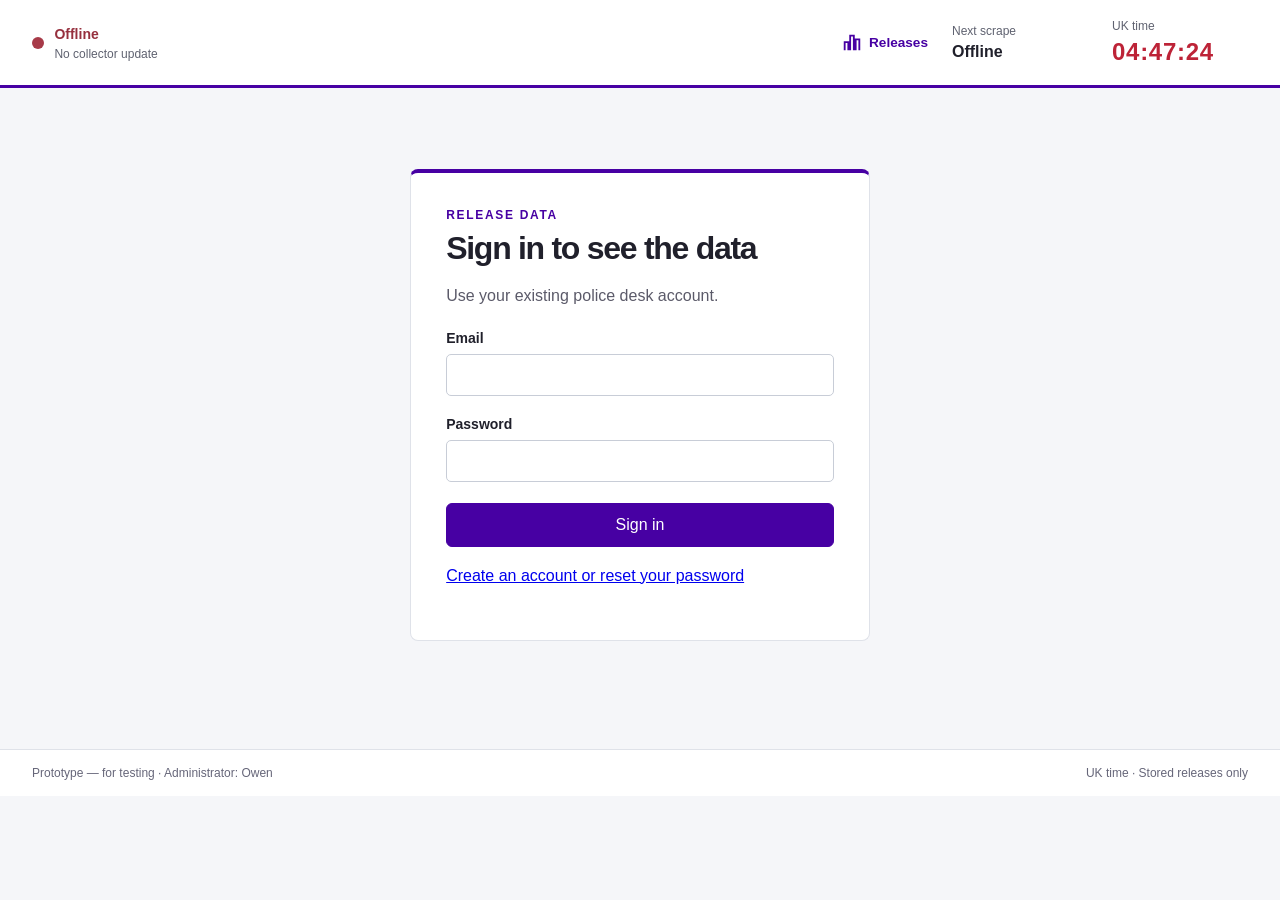
==== commit 5558a748: "Add files via upload" ====
--- a/data.html
+++ b/data.html
@@ -8,7 +8,7 @@
 <link rel="apple-touch-icon" sizes="180x180" href="./apple-touch-icon.png">
 <link rel="icon" type="image/png" sizes="32x32" href="./favicon-32.png">
 <link rel="manifest" href="./manifest.webmanifest">
-<link rel="stylesheet" href="./vendor/leaflet.css"><link rel="stylesheet" href="./desk.27d6d80b20d7.css"><link rel="stylesheet" href="./analytics.bd262cd54ad1.css"></head>
+<link rel="stylesheet" href="./vendor/leaflet.css"><link rel="stylesheet" href="./desk.f38edac7b954.css"><link rel="stylesheet" href="./analytics.bd262cd54ad1.css"></head>
 <body><header><div id="health" class="health offline" role="status" aria-live="polite"><span class="health-dot"></span><span><strong id="health-label">Offline</strong><small id="health-detail">Not connected yet</small></span></div><a class="data-nav" href="./index.html" aria-label="Back to releases" title="Back to releases"><svg viewBox="0 0 24 24" width="22" height="22" aria-hidden="true"><path d="M4 20V11h4v9M10 20V4h4v16M16 20V8h4v12" fill="none" stroke="currentColor" stroke-width="2"/></svg><span>Releases</span></a><div class="desk-timing" aria-label="Collector timing"><div class="timing-item"><small>Next scrape</small><strong id="next-scrape">Offline</strong></div><div class="timing-item"><small>UK time</small><time id="current-time">--:--:--</time></div></div><div id="account" hidden><span id="email"></span><button id="signout">Sign out</button></div></header><section id="auth" class="auth-panel"><div class="eyebrow">RELEASE DATA</div><h1>Sign in to see the data</h1><p>Use your existing police desk account.</p><form id="auth-form"><label>Email<input id="auth-email" type="email" autocomplete="username" required></label><label>Password<input id="password" type="password" autocomplete="current-password" required></label><button id="auth-submit" class="primary">Sign in</button></form><p id="auth-message" role="alert"></p><p><a href="./index.html">Create an account or reset your password</a></p></section>
 <section id="waiting" class="auth-panel" hidden><h1 id="waiting-title">Checking access</h1><p id="waiting-detail"></p><button id="check-access">Check again</button></section>
 <main id="analytics" hidden>
--- a/desk.f38edac7b954.css
+++ b/desk.f38edac7b954.css
@@ -0,0 +1,143 @@
+:root{font-family:Arial,Helvetica,sans-serif;color:#20202b;background:#f5f6f9;font-synthesis:none;font-size:16px;--purple:#4700a3;--teal:#007e79;--border:#dfe2e9}*{box-sizing:border-box}[hidden]{display:none!important}body{margin:0}button,input,select{font:inherit}button,a,input,select{touch-action:manipulation}button{cursor:pointer;border:1px solid var(--border);background:white;color:#333343;padding:.65rem .9rem;border-radius:6px;line-height:1.3}button:hover{border-color:var(--purple);color:var(--purple)}button:disabled{opacity:.55;cursor:wait}button.primary{background:var(--purple);color:white;border-color:var(--purple)}input,select{border:1px solid #c8cdd7;border-radius:5px;padding:.75rem;background:white;color:#20202b;max-width:100%;min-width:0}input:focus,select:focus,button:focus-visible,a:focus-visible{outline:3px solid #00b5a6;outline-offset:3px}header{height:88px;background:white;border-bottom:3px solid var(--purple);padding:0 2rem;display:flex;align-items:center;justify-content:space-between;gap:1rem}.brand{display:flex;gap:.85rem;align-items:center;text-decoration:none;color:var(--purple);font-weight:800;letter-spacing:.1em}.brand small{display:block;font-size:.75rem;letter-spacing:.16em;color:#686573;margin-top:.2rem}.brand-icon{background:var(--purple);border-radius:4px;color:white;width:40px;height:40px;display:grid;place-items:center;font-size:1.6rem}#account{display:flex;gap:1rem;align-items:center;font-size:.875rem}h1{font-size:2rem;letter-spacing:-.04em;margin:.5rem 0 .7rem}h2{font-size:1rem;margin:.4rem 0}.eyebrow{font-weight:700;letter-spacing:.14em;font-size:.75rem;color:var(--purple)}p{line-height:1.6}.muted{color:#636572}.fine{font-size:.875rem}.auth-panel{max-width:460px;margin:9vh auto 12vh;background:white;border:1px solid var(--border);border-top:4px solid var(--purple);padding:2.2rem;border-radius:8px}.auth-panel>p{color:#5b5a69}.auth-panel label{display:block;font-size:.875rem;font-weight:600;margin:1.3rem 0}.auth-panel input{display:block;width:100%;margin-top:.5rem}.auth-panel .primary{width:100%}.auth-actions{display:flex;justify-content:space-between;gap:.6rem}.text-button{border:0;background:transparent;padding:.3rem 0;color:var(--purple);font-size:.875rem}.notice{padding:1rem;background:#f1ebfc;border-left:3px solid var(--purple);font-size:.875rem;line-height:1.5;margin:1rem 0}.notice.error{border-color:#b03044;background:#fff0f1;color:#802434}main{display:grid;grid-template-columns:280px minmax(0,1fr);max-width:1600px;margin:auto;min-height:calc(100vh - 150px)}aside{background:white;border-right:1px solid var(--border);padding:1.5rem;min-width:0}.aside-heading{display:flex;justify-content:space-between;align-items:center;gap:.7rem}.view-button{display:block;width:100%;border:0;text-align:left;margin-top:.35rem;font-size:.875rem}.view-button.active{background:#eee7fa;color:var(--purple);font-weight:700;box-shadow:inset 3px 0 var(--purple)}.divider{border-top:1px solid var(--border);margin:1.5rem 0}#patch-search{width:100%;font-size:.875rem}details.group{border-bottom:1px solid var(--border);padding:.85rem 0}summary{cursor:pointer;font-size:.875rem;font-weight:600;line-height:1.5}.group label{display:flex;align-items:flex-start;gap:.6rem;font-size:.875rem;margin:.85rem 0;line-height:1.5}.group input[type=checkbox]{margin-top:.2rem;accent-color:var(--purple);width:17px;height:17px;flex-shrink:0}.group .group-label{font-weight:700}.workspace{padding:2rem 2.2rem;min-width:0}.workspace-heading{display:flex;justify-content:space-between;align-items:flex-start;gap:1rem}.workspace-heading p{margin:0 0 1.5rem}.toolbar{display:flex;gap:1rem;align-items:end;flex-wrap:wrap;background:white;border:1px solid var(--border);padding:1rem;border-radius:7px}.toolbar label{font-size:.875rem;color:#535563}.toolbar select{display:block;margin-top:.3rem;font-size:.875rem}.toolbar .search{flex:1 1 240px}.search input{width:100%}.results-heading{display:flex;justify-content:space-between;gap:1rem;margin:1.6rem 0 1rem;font-size:.875rem}.release{background:white;border:1px solid var(--border);border-left:3px solid #b4a1d2;border-radius:5px;padding:1.4rem;margin-bottom:.8rem}.release.recent{border-left-color:#009c90}.release-meta{display:flex;flex-wrap:wrap;gap:.6rem;color:#656374;font-size:.875rem;align-items:center}.release h2{font-size:1.15rem;line-height:1.4;margin:.65rem 0}.release h2 a{color:#292139;text-decoration:none}.release h2 a:hover{text-decoration:underline;color:var(--purple)}.tags{display:flex;gap:.4rem;flex-wrap:wrap;margin:.8rem 0}.tag{background:#ede7f6;color:#542891;padding:.3rem .5rem;border-radius:4px;font-size:.75rem}.tag.review{background:#fff2d7;color:#775714}.release p{font-size:1rem;max-width:85ch}.release details{margin-top:1rem}.release pre{white-space:pre-wrap;font:inherit;font-size:1rem;line-height:1.65;max-height:500px;overflow:auto}.location-evidence{font-size:.875rem;color:#60606c;margin-top:.7rem}.empty{text-align:center;padding:4rem 1rem;border:1px dashed #c8cbd4;border-radius:8px;background:white}.empty h2{font-size:1.25rem}#more{display:block;margin:1.2rem auto}#admin{grid-column:2;background:white;margin:0 2.2rem 2rem;padding:1.5rem;border:1px solid var(--border);border-radius:6px}.member{display:flex;align-items:center;justify-content:space-between;gap:1rem;padding:.75rem 0;border-bottom:1px solid var(--border);overflow-wrap:anywhere}.member small{display:block;color:#636572;margin-top:.4rem}footer{display:flex;justify-content:space-between;gap:1rem;padding:1rem 2rem;font-size:.75rem;color:#666679;border-top:1px solid var(--border);background:white}.sr-only{position:absolute;width:1px;height:1px;overflow:hidden;clip:rect(0,0,0,0)}@media(max-width:900px){main{grid-template-columns:230px minmax(0,1fr)}.workspace{padding:1.4rem}aside{padding:1rem}.toolbar{gap:.7rem}#admin{margin:0 1.4rem 1.4rem}}@media(max-width:650px){header{height:auto;min-height:80px;padding:1rem;flex-wrap:wrap}#account{width:100%;justify-content:space-between}#email{overflow-wrap:anywhere}main{display:block}aside{border-right:0;border-bottom:1px solid var(--border)}#patches{max-height:270px;overflow:auto}.workspace{padding:1.2rem}.toolbar label{flex:1 1 140px}.toolbar select{width:100%}.auth-panel{margin:2rem 1rem;padding:1.5rem}.workspace-heading h1{font-size:1.7rem}.results-heading{flex-wrap:wrap}#admin{margin:1rem}.member{flex-wrap:wrap}footer{padding:1rem;flex-wrap:wrap}.auth-actions{flex-wrap:wrap}}
+
+header{position:sticky;top:0;z-index:1200}.health{display:flex;align-items:center;gap:.65rem;margin-left:auto;margin-right:1rem}.health strong{font-size:.875rem}.health small{display:block;font-size:.75rem;color:#5f6270;margin-top:.25rem}.health-dot{width:12px;height:12px;border-radius:50%;background:#a73a48}.health.online .health-dot{background:#008d73}.health.online strong{color:#006d59}.health.offline strong{color:#96303e}.map-panel{border:1px solid var(--border);border-radius:7px;overflow:hidden;background:white;margin-bottom:1.5rem}.map-heading{display:flex;align-items:center;gap:1rem;padding:.85rem 1rem;font-size:.875rem;flex-wrap:wrap}.map-heading label{margin-left:auto}.map-heading button{font-size:.875rem;padding:.4rem .6rem}#map{height:440px;background:#e9eef3}.map-legend{display:flex;flex-wrap:wrap;gap:1rem;padding:.8rem 1rem;font-size:.75rem;line-height:1.5}.key{display:inline-block;width:9px;height:9px;border-radius:50%;margin-right:5px}.red{background:#d62b46}.yellow{background:#c38a03}.grey{background:#747586}.leaflet-popup-content{font:14px/1.5 Arial,sans-serif;max-width:260px}.leaflet-popup-content a{font-weight:700;color:var(--purple)}.leaflet-popup-content small{display:block;margin-top:.5rem}.leaflet-control-attribution{font-size:11px}#map-count{color:#636572;margin-left:auto}@media(max-width:650px){.health{margin:0 0 0 auto}#map{height:340px}.health-detail{max-width:140px}.map-heading label{margin-left:0}header{position:sticky}.brand small{font-size:.65rem}.brand{font-size:.9rem}}
+
+/* Release list and a persistent compact map. */
+.results-layout{display:grid;grid-template-columns:minmax(0,1.45fr) minmax(270px,1fr);gap:1.2rem;align-items:start}
+.release-feed{min-width:0}.release-feed .release{padding:1.1rem}.release{scroll-margin-top:calc(var(--header-height,88px) + 1rem)}
+.map-panel{position:sticky;top:calc(var(--header-height,88px) + 1rem);margin-bottom:0;background:#17212e;border-color:#344052;color:#e2e8ef;z-index:500}
+.map-heading{padding:.8rem;gap:.6rem}.map-heading label{font-size:.875rem;margin-left:0}.map-heading button{background:#233140;color:#e2e8ef;border-color:#47576b}
+#map{height:clamp(240px,45dvh,380px);background:#101923}
+.map-legend{padding:.75rem;gap:.5rem .8rem;color:#c2cbd6}#map-count{margin-left:0;width:100%;color:#a9b6c6}
+.basemap-label{background:none;border:0;text-align:center;color:#91a0b2;font:12px/18px Arial,sans-serif;text-shadow:0 1px 3px #101923,0 0 4px #101923}
+.map-panel .leaflet-control-attribution{background:rgba(16,25,35,.9);color:#acb7c5}.map-panel .leaflet-control-attribution a{color:#c9c1e7}
+.map-panel .leaflet-bar a{background:#233140;color:#e2e8ef;border-color:#47576b}.map-panel .leaflet-bar a:hover{background:#35465b}
+.leaflet-popup-content time{display:block;color:#636572;font-size:.8rem;margin:.5rem 0}
+@media(max-width:1050px){.workspace{padding:1.3rem}.results-layout{grid-template-columns:minmax(0,1fr) minmax(240px,.85fr);gap:.8rem}.map-heading{gap:.5rem}.map-heading strong{width:100%}}
+@media(max-width:650px){.results-layout{display:flex;flex-direction:column}.release-feed{width:100%}.map-panel{order:-1;width:100%;top:calc(var(--header-height,88px) + .5rem);margin-bottom:.8rem}#map{height:clamp(140px,22dvh,200px)}.map-heading strong{width:auto}.map-legend{padding:.4rem .75rem;gap:.3rem .8rem}#map-count{width:auto}.release{scroll-margin-top:calc(var(--header-height,88px) + 340px)}}
+
+header .health{margin-left:0;margin-right:auto}
+
+/* Keep the map beside the feed on tablet and desktop widths. */
+@media(min-width:651px) and (max-width:1100px){
+ main{grid-template-columns:minmax(0,1fr)}
+ aside{border-right:0;border-bottom:1px solid var(--border)}
+ aside #patches{max-height:180px;overflow:auto}
+ aside .divider{margin:.65rem 0}
+ aside .view-button{display:inline-block;width:auto}
+ aside #patch-search{max-width:320px}
+ #admin{grid-column:1}
+ .results-layout{display:grid;grid-template-columns:minmax(0,1fr) minmax(260px,.8fr);align-items:start}
+ .map-panel{position:sticky;top:calc(var(--header-height,88px) + 1rem);align-self:start}
+}
+@media(min-width:1101px){.results-layout{grid-template-columns:minmax(0,1.45fr) minmax(290px,1fr)}}
+
+.release-time{display:inline-flex;flex-wrap:wrap;align-items:center;gap:.5rem}.release-age{display:inline-block;border-radius:4px;padding:.2rem .4rem;background:#eee7fa;color:#4700a3;font-size:.8rem;font-weight:600;white-space:nowrap}
+
+/* The age band contains the metadata and headline; release text stays white. */
+.release-feed .release{padding:0;border:1px solid var(--border);background:#fff;overflow:hidden}
+.release-banner{padding:1rem 1.1rem;background:#fff;color:#292139;border-bottom:1px solid var(--border)}
+.release-banner .release-meta{color:inherit}
+.release-banner h2{margin:.65rem 0 0}
+.release-banner h2 a,.release-banner h2 a:hover{color:inherit}
+.release-banner[data-freshness="fresh"]{background:#bd2337;color:#fff;border-bottom-color:transparent;animation:release-flash 2s steps(1,end) infinite}
+.release-banner[data-freshness="recent"]{background:#f39a38;color:#2c1904;border-bottom-color:transparent}
+.release-banner[data-freshness="fresh"] .release-age{background:rgba(255,255,255,.18);color:#fff}
+.release-banner[data-freshness="recent"] .release-age{background:rgba(0,0,0,.09);color:#2c1904}
+.release-banner a:focus-visible{outline-color:currentColor}
+.release-body{padding:.65rem 1.1rem 1.1rem;background:#fff;color:#20202b}
+@keyframes release-flash{0%,100%{background-color:#bd2337}50%{background-color:#89172b}}
+@media(prefers-reduced-motion:reduce){.release-banner[data-freshness="fresh"]{animation:none}}
+
+/* Always-visible schedule and UK clock; :40 through :59 is the red period. */
+header{height:auto;min-height:88px;padding-top:.85rem;padding-bottom:.85rem;flex-wrap:wrap}
+.desk-timing{display:flex;gap:1.5rem;align-items:center}
+.timing-item{display:flex;flex-direction:column;gap:.3rem;min-width:8.5rem}
+.timing-item small{font-size:.75rem;color:#5f6270}
+.timing-item strong,.timing-item time{font-size:1rem;font-weight:700;font-variant-numeric:tabular-nums;white-space:nowrap}
+#current-time{font-size:1.5rem;letter-spacing:.03em;color:#292139}
+#current-time.deadline{color:#bd2337}
+#account{min-width:0}#email{overflow-wrap:anywhere}
+@media(max-width:650px){.desk-timing{gap:1rem;margin-left:auto}.timing-item{min-width:0}.timing-item strong{font-size:.875rem}#current-time{font-size:1.2rem}header{gap:.75rem}.health small{max-width:135px}}
+
+/* Phone layout: a single feed with the shared filters tucked into a dialog. */
+.mobile-only{display:none}.feed-actions{display:flex;align-items:center;gap:.5rem;flex-shrink:0}
+#filter-dialog{width:min(460px,calc(100vw - 1rem));max-width:none;max-height:calc(100dvh - 1rem);padding:0;border:1px solid var(--border);border-radius:12px;color:#20202b;background:#fff;overscroll-behavior:contain}
+#filter-dialog::backdrop{background:rgba(16,25,35,.55)}
+.filter-dialog-heading{display:flex;justify-content:space-between;align-items:center;gap:1rem;padding:.8rem 1rem;border-bottom:1px solid var(--border);position:sticky;top:0;background:white;z-index:1}
+.filter-dialog-heading h2{font-size:1.15rem}.filter-dialog-heading button{min-height:44px;color:var(--purple);font-weight:700}
+#filter-dialog .toolbar{border:0;border-radius:0;padding:1rem;gap:.8rem;margin:0;border-bottom:1px solid var(--border)}
+#filter-dialog .toolbar .search{flex:1 1 100%}#filter-dialog .toolbar label{flex:1 1 140px}#filter-dialog .toolbar select{width:100%}
+#filter-dialog aside{padding:1rem;border:0}#filter-dialog aside .view-button{display:block;width:100%;min-height:44px}
+#filter-dialog #patches{max-height:none;overflow:visible}#filter-dialog #patch-search{max-width:none;width:100%;font-size:1rem}
+#filter-dialog input,#filter-dialog select{font-size:1rem}#filter-dialog .group label{min-height:36px;align-items:center}
+#mobile-account-slot:not(:empty){padding:1rem;border-top:1px solid var(--border)}#filter-dialog #account{width:100%;display:flex;justify-content:space-between;flex-wrap:wrap;gap:.75rem}
+#filter-dialog #account button{min-height:44px}#mobile-admin-tools{margin:0 1rem 1rem;border-top:1px solid var(--border);padding-top:1rem}
+#mobile-admin-tools>summary{min-height:44px}#filter-dialog #admin{margin:0;padding:0;border:0}#filter-dialog #admin>h2{display:none}
+body.filters-open{overflow:hidden}
+@media(max-width:760px), (max-width:1000px) and (pointer:coarse) and (max-height:500px){
+ .mobile-only{display:inline-flex;align-items:center;justify-content:center}
+ header{min-height:64px;padding:.65rem .75rem;gap:.5rem;flex-wrap:nowrap}
+ header .health{gap:.4rem;margin:0 auto 0 0;flex-shrink:0}#health-detail{display:none}.health strong{font-size:.8rem}.health-dot{width:9px;height:9px}
+ .desk-timing{gap:.8rem;margin-left:0}.timing-item{min-width:0;gap:.2rem}.timing-item small{font-size:.7rem}.timing-item strong{font-size:.8rem}#current-time{font-size:1.1rem}
+ #desk{display:block;min-height:calc(100dvh - 120px)}.workspace{padding:.8rem}
+ .workspace-heading{align-items:center;gap:.5rem;margin-bottom:.4rem}.workspace-heading .eyebrow{display:none}.workspace-heading>div:first-child{min-width:0}
+ .workspace-heading h1{font-size:1.2rem;letter-spacing:-.02em;line-height:1.3;margin:.2rem 0;overflow-wrap:anywhere}
+ #selection-label{display:none}.feed-actions{gap:.35rem}.feed-actions button{min-height:44px;padding:.5rem .6rem;font-size:.875rem}
+ .results-heading{margin:.7rem 0;font-size:.8rem}#updated{display:none}
+ .results-layout{display:block}.map-panel{display:none}.release-feed{width:100%}
+ .release{scroll-margin-top:calc(var(--header-height,64px) + .75rem)}.release-banner{padding:.9rem}.release-body{padding:.5rem .9rem .9rem}
+ .release-meta{font-size:.8rem;gap:.5rem}.release-time{gap:.35rem}.release h2{font-size:1.05rem}.release-body>p{font-size:.95rem}
+ .release-feed>p{display:none}footer{padding:.8rem;font-size:.7rem;display:block}footer>span{display:none}
+}
+
+@media(max-width:760px), (max-width:1000px) and (pointer:coarse) and (max-height:500px){
+ header:has(>#account:not([hidden])){flex-wrap:wrap}header>#account{width:100%;justify-content:space-between}header>#account button{min-height:44px}
+}
+
+/* Compact cards on every screen: reveal the complete release with More. */
+.release-heading{display:block;margin-top:.45rem}
+.release-heading h2{min-width:0;margin:0;overflow-wrap:anywhere}
+.release-toggle{display:block;width:fit-content;min-width:0;min-height:24px;margin-top:.2rem;padding:0;font-size:.8rem;font-weight:600;line-height:1.5;background:transparent;color:inherit;border:0;border-radius:0;text-decoration:underline;text-underline-offset:2px}
+.release-toggle:hover{color:inherit;background:transparent;text-decoration-thickness:2px}
+.release-toggle:focus-visible{outline-color:currentColor}
+.story-actions{margin-left:auto;background:transparent;color:inherit;border:0;font-size:1.4rem;line-height:1;padding:.2rem .45rem;min-width:36px;min-height:32px}
+.story-actions:hover{background:rgba(0,0,0,.08);color:inherit}.story-actions:focus-visible{outline-color:currentColor}
+#writing-menu,#writing-dialog{border:1px solid var(--border);border-radius:10px;color:#20202b;background:white;padding:1rem;max-height:calc(100dvh - 2rem);max-width:calc(100vw - 1rem);overscroll-behavior:contain}
+#writing-menu{width:300px}#writing-dialog{width:850px}
+#writing-menu::backdrop{background:rgba(16,25,35,.15)}#writing-dialog::backdrop{background:rgba(16,25,35,.55)}
+.writing-dialog-heading{display:flex;justify-content:space-between;align-items:center;gap:1rem}.writing-dialog-heading h2{font-size:1.1rem}.writing-dialog-heading button{min-height:40px}
+#writing-story,#draft-source-title{font-weight:600;overflow-wrap:anywhere;margin:.7rem 0}
+#writing-menu>button{display:block;width:100%;text-align:left;margin:.4rem 0;min-height:44px}
+#draft-output{display:block;width:100%;min-height:40dvh;resize:vertical;border:1px solid var(--border);border-radius:5px;padding:1rem;font:inherit;font-size:1rem;line-height:1.65;color:#20202b;background:#fff}
+#draft-output:focus{outline:3px solid #00b5a6;outline-offset:2px}.draft-actions{display:flex;flex-wrap:wrap;gap:.6rem;margin-top:1rem}
+.member{flex-wrap:wrap}.writing-permissions{display:flex;align-items:center;gap:1rem;flex-wrap:wrap;width:100%;padding:.5rem 0}
+.writing-permissions label{display:flex;align-items:center;gap:.4rem;font-size:.875rem}.writing-permissions input[type=checkbox]{accent-color:var(--purple);width:18px;height:18px}
+.writing-permissions input[type=number]{width:85px;padding:.5rem}.writing-permissions small{margin:0}.writing-permissions button{font-size:.875rem}
+@media(max-width:760px){#writing-dialog{padding:.85rem;width:calc(100vw - 1rem)}.story-actions{min-height:36px}#draft-output{padding:.65rem}.draft-actions button{min-height:44px}}
+.release pre.release-text{max-height:none;overflow:visible;overflow-wrap:anywhere;margin:.85rem 0;font:inherit;font-size:1rem;line-height:1.6;white-space:pre-wrap}
+.release-feed .release-banner{padding:.75rem .9rem}
+@media(max-width:760px), (max-width:1000px) and (pointer:coarse) and (max-height:500px){
+ .release pre.release-text{font-size:.95rem}
+}
+
+.web-field{margin:1rem 0}.web-field>div{display:flex;align-items:center;justify-content:space-between;gap:.5rem;margin-bottom:.5rem}.web-field label{font-weight:600}.web-field button{min-height:40px;font-size:.875rem}
+.web-field textarea{display:block;width:100%;resize:vertical;border:1px solid var(--border);border-radius:5px;padding:.7rem;font:inherit;line-height:1.6;color:#20202b;background:white}.web-field textarea:focus{outline:3px solid #00b5a6;outline-offset:2px}
+
+/* Account shift controls share the admin panel on desktop and in mobile Filters. */
+.access-controls{width:100%;padding:.75rem 0;border-top:1px solid var(--border,#ddd)}
+.access-pause{margin-left:1rem}.access-editor{margin-top:.7rem}.access-editor summary{cursor:pointer;font-weight:600;padding:.5rem 0}
+.access-gate{display:flex;gap:.6rem;align-items:center;margin:.8rem 0}.access-gate input{width:18px;height:18px;flex:0 0 auto}
+.access-rule{border:1px solid var(--border,#ddd);border-radius:8px;padding:.8rem;margin:.7rem 0;display:flex;gap:.7rem;flex-wrap:wrap;min-width:0}
+.access-rule label{display:flex;flex-direction:column;gap:.3rem;min-width:0;flex:1 1 140px;font-size:.85rem}.access-rule input,.access-rule select{width:100%;min-width:0;box-sizing:border-box;padding:.5rem}
+.access-rule small{width:100%}.access-buttons{display:flex;gap:.5rem;flex-wrap:wrap}.access-buttons button{font-size:.85rem}.access-feedback{font-size:.875rem;margin:.4rem 0}
+@media(max-width:480px){.access-rule label{flex-basis:100%}.access-pause{margin:.5rem 0 .5rem .5rem}.access-gate{align-items:flex-start}}
+
+.data-nav{display:inline-flex;align-items:center;gap:.35rem;color:var(--purple);font-size:.85rem;font-weight:700;text-decoration:none;padding:.5rem;border-radius:6px;flex-shrink:0}.data-nav:hover{background:#f0e8fa}@media(max-width:760px){.data-nav span{display:none}.data-nav{padding:.4rem}.desk-timing{gap:.5rem}}
+
+#create-account{border:1px solid var(--border);border-radius:6px;padding:.8rem 1rem;margin:1rem 0 1.5rem;background:#faf9fc}
+#create-account summary{font-weight:700;color:var(--purple)}
+#create-account-form label,#password-form label{display:block;font-size:.875rem;font-weight:600;margin:.85rem 0}
+#create-account-form input,#password-form input{display:block;width:100%;margin-top:.35rem}
+#password-dialog{width:min(440px,calc(100vw - 2rem));border:1px solid var(--border);border-radius:8px;padding:1.25rem;box-shadow:0 12px 50px #14112540}
+#password-dialog::backdrop{background:#16131fb3}
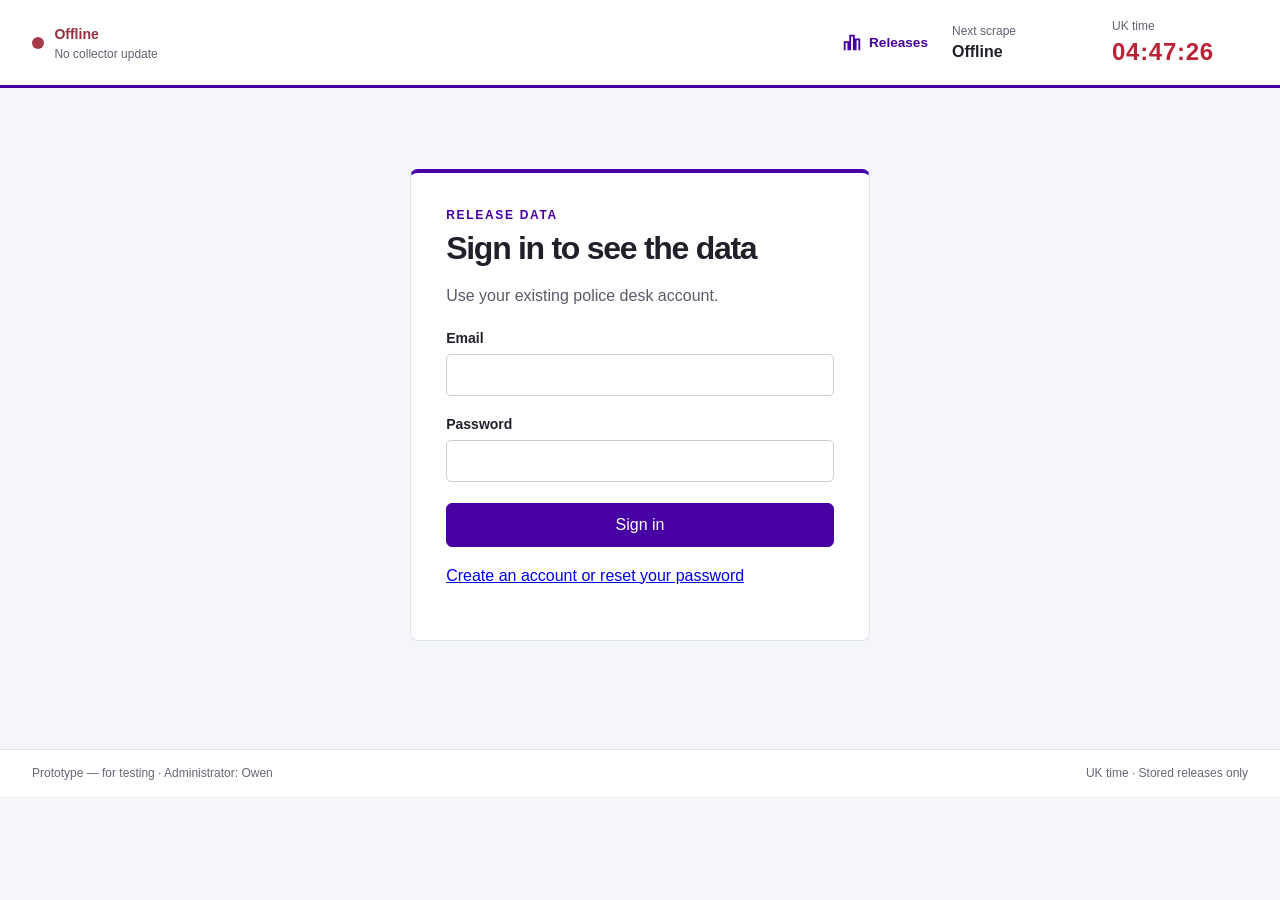
==== commit 9d795c22: "Add files via upload" ====
--- a/data.html
+++ b/data.html
@@ -8,7 +8,7 @@
 <link rel="apple-touch-icon" sizes="180x180" href="./apple-touch-icon.png">
 <link rel="icon" type="image/png" sizes="32x32" href="./favicon-32.png">
 <link rel="manifest" href="./manifest.webmanifest">
-<link rel="stylesheet" href="./vendor/leaflet.css"><link rel="stylesheet" href="./desk.f38edac7b954.css"><link rel="stylesheet" href="./analytics.bd262cd54ad1.css"></head>
+<link rel="stylesheet" href="./vendor/leaflet.css"><link rel="stylesheet" href="./desk.682e2e1c556a.css"><link rel="stylesheet" href="./analytics.bd262cd54ad1.css"></head>
 <body><header><div id="health" class="health offline" role="status" aria-live="polite"><span class="health-dot"></span><span><strong id="health-label">Offline</strong><small id="health-detail">Not connected yet</small></span></div><a class="data-nav" href="./index.html" aria-label="Back to releases" title="Back to releases"><svg viewBox="0 0 24 24" width="22" height="22" aria-hidden="true"><path d="M4 20V11h4v9M10 20V4h4v16M16 20V8h4v12" fill="none" stroke="currentColor" stroke-width="2"/></svg><span>Releases</span></a><div class="desk-timing" aria-label="Collector timing"><div class="timing-item"><small>Next scrape</small><strong id="next-scrape">Offline</strong></div><div class="timing-item"><small>UK time</small><time id="current-time">--:--:--</time></div></div><div id="account" hidden><span id="email"></span><button id="signout">Sign out</button></div></header><section id="auth" class="auth-panel"><div class="eyebrow">RELEASE DATA</div><h1>Sign in to see the data</h1><p>Use your existing police desk account.</p><form id="auth-form"><label>Email<input id="auth-email" type="email" autocomplete="username" required></label><label>Password<input id="password" type="password" autocomplete="current-password" required></label><button id="auth-submit" class="primary">Sign in</button></form><p id="auth-message" role="alert"></p><p><a href="./index.html">Create an account or reset your password</a></p></section>
 <section id="waiting" class="auth-panel" hidden><h1 id="waiting-title">Checking access</h1><p id="waiting-detail"></p><button id="check-access">Check again</button></section>
 <main id="analytics" hidden>
--- a/desk.682e2e1c556a.css
+++ b/desk.682e2e1c556a.css
@@ -0,0 +1,146 @@
+:root{font-family:Arial,Helvetica,sans-serif;color:#20202b;background:#f5f6f9;font-synthesis:none;font-size:16px;--purple:#4700a3;--teal:#007e79;--border:#dfe2e9}*{box-sizing:border-box}[hidden]{display:none!important}body{margin:0}button,input,select{font:inherit}button,a,input,select{touch-action:manipulation}button{cursor:pointer;border:1px solid var(--border);background:white;color:#333343;padding:.65rem .9rem;border-radius:6px;line-height:1.3}button:hover{border-color:var(--purple);color:var(--purple)}button:disabled{opacity:.55;cursor:wait}button.primary{background:var(--purple);color:white;border-color:var(--purple)}input,select{border:1px solid #c8cdd7;border-radius:5px;padding:.75rem;background:white;color:#20202b;max-width:100%;min-width:0}input:focus,select:focus,button:focus-visible,a:focus-visible{outline:3px solid #00b5a6;outline-offset:3px}header{height:88px;background:white;border-bottom:3px solid var(--purple);padding:0 2rem;display:flex;align-items:center;justify-content:space-between;gap:1rem}.brand{display:flex;gap:.85rem;align-items:center;text-decoration:none;color:var(--purple);font-weight:800;letter-spacing:.1em}.brand small{display:block;font-size:.75rem;letter-spacing:.16em;color:#686573;margin-top:.2rem}.brand-icon{background:var(--purple);border-radius:4px;color:white;width:40px;height:40px;display:grid;place-items:center;font-size:1.6rem}#account{display:flex;gap:1rem;align-items:center;font-size:.875rem}h1{font-size:2rem;letter-spacing:-.04em;margin:.5rem 0 .7rem}h2{font-size:1rem;margin:.4rem 0}.eyebrow{font-weight:700;letter-spacing:.14em;font-size:.75rem;color:var(--purple)}p{line-height:1.6}.muted{color:#636572}.fine{font-size:.875rem}.auth-panel{max-width:460px;margin:9vh auto 12vh;background:white;border:1px solid var(--border);border-top:4px solid var(--purple);padding:2.2rem;border-radius:8px}.auth-panel>p{color:#5b5a69}.auth-panel label{display:block;font-size:.875rem;font-weight:600;margin:1.3rem 0}.auth-panel input{display:block;width:100%;margin-top:.5rem}.auth-panel .primary{width:100%}.auth-actions{display:flex;justify-content:space-between;gap:.6rem}.text-button{border:0;background:transparent;padding:.3rem 0;color:var(--purple);font-size:.875rem}.notice{padding:1rem;background:#f1ebfc;border-left:3px solid var(--purple);font-size:.875rem;line-height:1.5;margin:1rem 0}.notice.error{border-color:#b03044;background:#fff0f1;color:#802434}main{display:grid;grid-template-columns:280px minmax(0,1fr);max-width:1600px;margin:auto;min-height:calc(100vh - 150px)}aside{background:white;border-right:1px solid var(--border);padding:1.5rem;min-width:0}.aside-heading{display:flex;justify-content:space-between;align-items:center;gap:.7rem}.view-button{display:block;width:100%;border:0;text-align:left;margin-top:.35rem;font-size:.875rem}.view-button.active{background:#eee7fa;color:var(--purple);font-weight:700;box-shadow:inset 3px 0 var(--purple)}.divider{border-top:1px solid var(--border);margin:1.5rem 0}#patch-search{width:100%;font-size:.875rem}details.group{border-bottom:1px solid var(--border);padding:.85rem 0}summary{cursor:pointer;font-size:.875rem;font-weight:600;line-height:1.5}.group label{display:flex;align-items:flex-start;gap:.6rem;font-size:.875rem;margin:.85rem 0;line-height:1.5}.group input[type=checkbox]{margin-top:.2rem;accent-color:var(--purple);width:17px;height:17px;flex-shrink:0}.group .group-label{font-weight:700}.workspace{padding:2rem 2.2rem;min-width:0}.workspace-heading{display:flex;justify-content:space-between;align-items:flex-start;gap:1rem}.workspace-heading p{margin:0 0 1.5rem}.toolbar{display:flex;gap:1rem;align-items:end;flex-wrap:wrap;background:white;border:1px solid var(--border);padding:1rem;border-radius:7px}.toolbar label{font-size:.875rem;color:#535563}.toolbar select{display:block;margin-top:.3rem;font-size:.875rem}.toolbar .search{flex:1 1 240px}.search input{width:100%}.results-heading{display:flex;justify-content:space-between;gap:1rem;margin:1.6rem 0 1rem;font-size:.875rem}.release{background:white;border:1px solid var(--border);border-left:3px solid #b4a1d2;border-radius:5px;padding:1.4rem;margin-bottom:.8rem}.release.recent{border-left-color:#009c90}.release-meta{display:flex;flex-wrap:wrap;gap:.6rem;color:#656374;font-size:.875rem;align-items:center}.release h2{font-size:1.15rem;line-height:1.4;margin:.65rem 0}.release h2 a{color:#292139;text-decoration:none}.release h2 a:hover{text-decoration:underline;color:var(--purple)}.tags{display:flex;gap:.4rem;flex-wrap:wrap;margin:.8rem 0}.tag{background:#ede7f6;color:#542891;padding:.3rem .5rem;border-radius:4px;font-size:.75rem}.tag.review{background:#fff2d7;color:#775714}.release p{font-size:1rem;max-width:85ch}.release details{margin-top:1rem}.release pre{white-space:pre-wrap;font:inherit;font-size:1rem;line-height:1.65;max-height:500px;overflow:auto}.location-evidence{font-size:.875rem;color:#60606c;margin-top:.7rem}.empty{text-align:center;padding:4rem 1rem;border:1px dashed #c8cbd4;border-radius:8px;background:white}.empty h2{font-size:1.25rem}#more{display:block;margin:1.2rem auto}#admin{grid-column:2;background:white;margin:0 2.2rem 2rem;padding:1.5rem;border:1px solid var(--border);border-radius:6px}.member{display:flex;align-items:center;justify-content:space-between;gap:1rem;padding:.75rem 0;border-bottom:1px solid var(--border);overflow-wrap:anywhere}.member small{display:block;color:#636572;margin-top:.4rem}footer{display:flex;justify-content:space-between;gap:1rem;padding:1rem 2rem;font-size:.75rem;color:#666679;border-top:1px solid var(--border);background:white}.sr-only{position:absolute;width:1px;height:1px;overflow:hidden;clip:rect(0,0,0,0)}@media(max-width:900px){main{grid-template-columns:230px minmax(0,1fr)}.workspace{padding:1.4rem}aside{padding:1rem}.toolbar{gap:.7rem}#admin{margin:0 1.4rem 1.4rem}}@media(max-width:650px){header{height:auto;min-height:80px;padding:1rem;flex-wrap:wrap}#account{width:100%;justify-content:space-between}#email{overflow-wrap:anywhere}main{display:block}aside{border-right:0;border-bottom:1px solid var(--border)}#patches{max-height:270px;overflow:auto}.workspace{padding:1.2rem}.toolbar label{flex:1 1 140px}.toolbar select{width:100%}.auth-panel{margin:2rem 1rem;padding:1.5rem}.workspace-heading h1{font-size:1.7rem}.results-heading{flex-wrap:wrap}#admin{margin:1rem}.member{flex-wrap:wrap}footer{padding:1rem;flex-wrap:wrap}.auth-actions{flex-wrap:wrap}}
+
+header{position:sticky;top:0;z-index:1200}.health{display:flex;align-items:center;gap:.65rem;margin-left:auto;margin-right:1rem}.health strong{font-size:.875rem}.health small{display:block;font-size:.75rem;color:#5f6270;margin-top:.25rem}.health-dot{width:12px;height:12px;border-radius:50%;background:#a73a48}.health.online .health-dot{background:#008d73}.health.online strong{color:#006d59}.health.offline strong{color:#96303e}.map-panel{border:1px solid var(--border);border-radius:7px;overflow:hidden;background:white;margin-bottom:1.5rem}.map-heading{display:flex;align-items:center;gap:1rem;padding:.85rem 1rem;font-size:.875rem;flex-wrap:wrap}.map-heading label{margin-left:auto}.map-heading button{font-size:.875rem;padding:.4rem .6rem}#map{height:440px;background:#e9eef3}.map-legend{display:flex;flex-wrap:wrap;gap:1rem;padding:.8rem 1rem;font-size:.75rem;line-height:1.5}.key{display:inline-block;width:9px;height:9px;border-radius:50%;margin-right:5px}.red{background:#d62b46}.yellow{background:#c38a03}.grey{background:#747586}.leaflet-popup-content{font:14px/1.5 Arial,sans-serif;max-width:260px}.leaflet-popup-content a{font-weight:700;color:var(--purple)}.leaflet-popup-content small{display:block;margin-top:.5rem}.leaflet-control-attribution{font-size:11px}#map-count{color:#636572;margin-left:auto}@media(max-width:650px){.health{margin:0 0 0 auto}#map{height:340px}.health-detail{max-width:140px}.map-heading label{margin-left:0}header{position:sticky}.brand small{font-size:.65rem}.brand{font-size:.9rem}}
+
+/* Release list and a persistent compact map. */
+.results-layout{display:grid;grid-template-columns:minmax(0,1.45fr) minmax(270px,1fr);gap:1.2rem;align-items:start}
+.release-feed{min-width:0}.release-feed .release{padding:1.1rem}.release{scroll-margin-top:calc(var(--header-height,88px) + 1rem)}
+.map-panel{position:sticky;top:calc(var(--header-height,88px) + 1rem);margin-bottom:0;background:#17212e;border-color:#344052;color:#e2e8ef;z-index:500}
+.map-heading{padding:.8rem;gap:.6rem}.map-heading label{font-size:.875rem;margin-left:0}.map-heading button{background:#233140;color:#e2e8ef;border-color:#47576b}
+#map{height:clamp(240px,45dvh,380px);background:#101923}
+.map-legend{padding:.75rem;gap:.5rem .8rem;color:#c2cbd6}#map-count{margin-left:0;width:100%;color:#a9b6c6}
+.basemap-label{background:none;border:0;text-align:center;color:#91a0b2;font:12px/18px Arial,sans-serif;text-shadow:0 1px 3px #101923,0 0 4px #101923}
+.map-panel .leaflet-control-attribution{background:rgba(16,25,35,.9);color:#acb7c5}.map-panel .leaflet-control-attribution a{color:#c9c1e7}
+.map-panel .leaflet-bar a{background:#233140;color:#e2e8ef;border-color:#47576b}.map-panel .leaflet-bar a:hover{background:#35465b}
+.leaflet-popup-content time{display:block;color:#636572;font-size:.8rem;margin:.5rem 0}
+@media(max-width:1050px){.workspace{padding:1.3rem}.results-layout{grid-template-columns:minmax(0,1fr) minmax(240px,.85fr);gap:.8rem}.map-heading{gap:.5rem}.map-heading strong{width:100%}}
+@media(max-width:650px){.results-layout{display:flex;flex-direction:column}.release-feed{width:100%}.map-panel{order:-1;width:100%;top:calc(var(--header-height,88px) + .5rem);margin-bottom:.8rem}#map{height:clamp(140px,22dvh,200px)}.map-heading strong{width:auto}.map-legend{padding:.4rem .75rem;gap:.3rem .8rem}#map-count{width:auto}.release{scroll-margin-top:calc(var(--header-height,88px) + 340px)}}
+
+header .health{margin-left:0;margin-right:auto}
+
+/* Keep the map beside the feed on tablet and desktop widths. */
+@media(min-width:651px) and (max-width:1100px){
+ main{grid-template-columns:minmax(0,1fr)}
+ aside{border-right:0;border-bottom:1px solid var(--border)}
+ aside #patches{max-height:180px;overflow:auto}
+ aside .divider{margin:.65rem 0}
+ aside .view-button{display:inline-block;width:auto}
+ aside #patch-search{max-width:320px}
+ #admin{grid-column:1}
+ .results-layout{display:grid;grid-template-columns:minmax(0,1fr) minmax(260px,.8fr);align-items:start}
+ .map-panel{position:sticky;top:calc(var(--header-height,88px) + 1rem);align-self:start}
+}
+@media(min-width:1101px){.results-layout{grid-template-columns:minmax(0,1.45fr) minmax(290px,1fr)}}
+
+.release-time{display:inline-flex;flex-wrap:wrap;align-items:center;gap:.5rem}.release-age{display:inline-block;border-radius:4px;padding:.2rem .4rem;background:#eee7fa;color:#4700a3;font-size:.8rem;font-weight:600;white-space:nowrap}
+
+/* The age band contains the metadata and headline; release text stays white. */
+.release-feed .release{padding:0;border:1px solid var(--border);background:#fff;overflow:hidden}
+.release-banner{padding:1rem 1.1rem;background:#fff;color:#292139;border-bottom:1px solid var(--border)}
+.release-banner .release-meta{color:inherit}
+.release-banner h2{margin:.65rem 0 0}
+.release-banner h2 a,.release-banner h2 a:hover{color:inherit}
+.release-banner[data-freshness="fresh"]{background:#bd2337;color:#fff;border-bottom-color:transparent;animation:release-flash 2s steps(1,end) infinite}
+.release-banner[data-freshness="recent"]{background:#f39a38;color:#2c1904;border-bottom-color:transparent}
+.release-banner[data-freshness="fresh"] .release-age{background:rgba(255,255,255,.18);color:#fff}
+.release-banner[data-freshness="recent"] .release-age{background:rgba(0,0,0,.09);color:#2c1904}
+.release-banner a:focus-visible{outline-color:currentColor}
+.release-body{padding:.65rem 1.1rem 1.1rem;background:#fff;color:#20202b}
+@keyframes release-flash{0%,100%{background-color:#bd2337}50%{background-color:#89172b}}
+@media(prefers-reduced-motion:reduce){.release-banner[data-freshness="fresh"]{animation:none}}
+
+/* Always-visible schedule and UK clock; :40 through :59 is the red period. */
+header{height:auto;min-height:88px;padding-top:.85rem;padding-bottom:.85rem;flex-wrap:wrap}
+.desk-timing{display:flex;gap:1.5rem;align-items:center}
+.timing-item{display:flex;flex-direction:column;gap:.3rem;min-width:8.5rem}
+.timing-item small{font-size:.75rem;color:#5f6270}
+.timing-item strong,.timing-item time{font-size:1rem;font-weight:700;font-variant-numeric:tabular-nums;white-space:nowrap}
+#current-time{font-size:1.5rem;letter-spacing:.03em;color:#292139}
+#current-time.deadline{color:#bd2337}
+#account{min-width:0}#email{overflow-wrap:anywhere}
+@media(max-width:650px){.desk-timing{gap:1rem;margin-left:auto}.timing-item{min-width:0}.timing-item strong{font-size:.875rem}#current-time{font-size:1.2rem}header{gap:.75rem}.health small{max-width:135px}}
+
+/* Phone layout: a single feed with the shared filters tucked into a dialog. */
+.mobile-only{display:none}.feed-actions{display:flex;align-items:center;gap:.5rem;flex-shrink:0}
+#filter-dialog{width:min(460px,calc(100vw - 1rem));max-width:none;max-height:calc(100dvh - 1rem);padding:0;border:1px solid var(--border);border-radius:12px;color:#20202b;background:#fff;overscroll-behavior:contain}
+#filter-dialog::backdrop{background:rgba(16,25,35,.55)}
+.filter-dialog-heading{display:flex;justify-content:space-between;align-items:center;gap:1rem;padding:.8rem 1rem;border-bottom:1px solid var(--border);position:sticky;top:0;background:white;z-index:1}
+.filter-dialog-heading h2{font-size:1.15rem}.filter-dialog-heading button{min-height:44px;color:var(--purple);font-weight:700}
+#filter-dialog .toolbar{border:0;border-radius:0;padding:1rem;gap:.8rem;margin:0;border-bottom:1px solid var(--border)}
+#filter-dialog .toolbar .search{flex:1 1 100%}#filter-dialog .toolbar label{flex:1 1 140px}#filter-dialog .toolbar select{width:100%}
+#filter-dialog aside{padding:1rem;border:0}#filter-dialog aside .view-button{display:block;width:100%;min-height:44px}
+#filter-dialog #patches{max-height:none;overflow:visible}#filter-dialog #patch-search{max-width:none;width:100%;font-size:1rem}
+#filter-dialog input,#filter-dialog select{font-size:1rem}#filter-dialog .group label{min-height:36px;align-items:center}
+#mobile-account-slot:not(:empty){padding:1rem;border-top:1px solid var(--border)}#filter-dialog #account{width:100%;display:flex;justify-content:space-between;flex-wrap:wrap;gap:.75rem}
+#filter-dialog #account button{min-height:44px}#mobile-admin-tools{margin:0 1rem 1rem;border-top:1px solid var(--border);padding-top:1rem}
+#mobile-admin-tools>summary{min-height:44px}#filter-dialog #admin{margin:0;padding:0;border:0}#filter-dialog #admin>h2{display:none}
+body.filters-open{overflow:hidden}
+@media(max-width:760px), (max-width:1000px) and (pointer:coarse) and (max-height:500px){
+ .mobile-only{display:inline-flex;align-items:center;justify-content:center}
+ header{min-height:64px;padding:.65rem .75rem;gap:.5rem;flex-wrap:nowrap}
+ header .health{gap:.4rem;margin:0 auto 0 0;flex-shrink:0}#health-detail{display:none}.health strong{font-size:.8rem}.health-dot{width:9px;height:9px}
+ .desk-timing{gap:.8rem;margin-left:0}.timing-item{min-width:0;gap:.2rem}.timing-item small{font-size:.7rem}.timing-item strong{font-size:.8rem}#current-time{font-size:1.1rem}
+ #desk{display:block;min-height:calc(100dvh - 120px)}.workspace{padding:.8rem}
+ .workspace-heading{align-items:center;gap:.5rem;margin-bottom:.4rem}.workspace-heading .eyebrow{display:none}.workspace-heading>div:first-child{min-width:0}
+ .workspace-heading h1{font-size:1.2rem;letter-spacing:-.02em;line-height:1.3;margin:.2rem 0;overflow-wrap:anywhere}
+ #selection-label{display:none}.feed-actions{gap:.35rem}.feed-actions button{min-height:44px;padding:.5rem .6rem;font-size:.875rem}
+ .results-heading{margin:.7rem 0;font-size:.8rem}#updated{display:none}
+ .results-layout{display:block}.map-panel{display:none}.release-feed{width:100%}
+ .release{scroll-margin-top:calc(var(--header-height,64px) + .75rem)}.release-banner{padding:.9rem}.release-body{padding:.5rem .9rem .9rem}
+ .release-meta{font-size:.8rem;gap:.5rem}.release-time{gap:.35rem}.release h2{font-size:1.05rem}.release-body>p{font-size:.95rem}
+ .release-feed>p{display:none}footer{padding:.8rem;font-size:.7rem;display:block}footer>span{display:none}
+}
+
+@media(max-width:760px), (max-width:1000px) and (pointer:coarse) and (max-height:500px){
+ header:has(>#account:not([hidden])){flex-wrap:wrap}header>#account{width:100%;justify-content:space-between}header>#account button{min-height:44px}
+}
+
+/* Compact cards on every screen: reveal the complete release with More. */
+.release-heading{display:block;margin-top:.45rem}
+.release-heading h2{min-width:0;margin:0;overflow-wrap:anywhere}
+.release-toggle{display:block;width:fit-content;min-width:0;min-height:24px;margin-top:.2rem;padding:0;font-size:.8rem;font-weight:600;line-height:1.5;background:transparent;color:inherit;border:0;border-radius:0;text-decoration:underline;text-underline-offset:2px}
+.release-toggle:hover{color:inherit;background:transparent;text-decoration-thickness:2px}
+.release-toggle:focus-visible{outline-color:currentColor}
+.story-actions{margin-left:auto;background:transparent;color:inherit;border:0;font-size:1.4rem;line-height:1;padding:.2rem .45rem;min-width:36px;min-height:32px}
+.story-actions:hover{background:rgba(0,0,0,.08);color:inherit}.story-actions:focus-visible{outline-color:currentColor}
+#writing-menu,#writing-dialog{border:1px solid var(--border);border-radius:10px;color:#20202b;background:white;padding:1rem;max-height:calc(100dvh - 2rem);max-width:calc(100vw - 1rem);overscroll-behavior:contain}
+#writing-menu{width:300px}#writing-dialog{width:850px}
+#writing-menu::backdrop{background:rgba(16,25,35,.15)}#writing-dialog::backdrop{background:rgba(16,25,35,.55)}
+.writing-dialog-heading{display:flex;justify-content:space-between;align-items:center;gap:1rem}.writing-dialog-heading h2{font-size:1.1rem}.writing-dialog-heading button{min-height:40px}
+#writing-story,#draft-source-title{font-weight:600;overflow-wrap:anywhere;margin:.7rem 0}
+.story-copy-actions{display:grid;grid-template-columns:1fr 1fr;gap:.45rem;margin:.8rem 0 .35rem}
+.story-copy-actions button{min-height:44px}
+#writing-actions>button{display:block;width:100%;text-align:left;margin:.4rem 0;min-height:44px}
+#story-menu-message{min-height:1.25em;margin:.25rem 0 .65rem}
+#draft-output{display:block;width:100%;min-height:40dvh;resize:vertical;border:1px solid var(--border);border-radius:5px;padding:1rem;font:inherit;font-size:1rem;line-height:1.65;color:#20202b;background:#fff}
+#draft-output:focus{outline:3px solid #00b5a6;outline-offset:2px}.draft-actions{display:flex;flex-wrap:wrap;gap:.6rem;margin-top:1rem}
+.member{flex-wrap:wrap}.writing-permissions{display:flex;align-items:center;gap:1rem;flex-wrap:wrap;width:100%;padding:.5rem 0}
+.writing-permissions label{display:flex;align-items:center;gap:.4rem;font-size:.875rem}.writing-permissions input[type=checkbox]{accent-color:var(--purple);width:18px;height:18px}
+.writing-permissions input[type=number]{width:85px;padding:.5rem}.writing-permissions small{margin:0}.writing-permissions button{font-size:.875rem}
+@media(max-width:760px){#writing-dialog{padding:.85rem;width:calc(100vw - 1rem)}.story-actions{min-height:36px}#draft-output{padding:.65rem}.draft-actions button{min-height:44px}}
+.release pre.release-text{max-height:none;overflow:visible;overflow-wrap:anywhere;margin:.85rem 0;font:inherit;font-size:1rem;line-height:1.6;white-space:pre-wrap}
+.release-feed .release-banner{padding:.75rem .9rem}
+@media(max-width:760px), (max-width:1000px) and (pointer:coarse) and (max-height:500px){
+ .release pre.release-text{font-size:.95rem}
+}
+
+.web-field{margin:1rem 0}.web-field>div{display:flex;align-items:center;justify-content:space-between;gap:.5rem;margin-bottom:.5rem}.web-field label{font-weight:600}.web-field button{min-height:40px;font-size:.875rem}
+.web-field textarea{display:block;width:100%;resize:vertical;border:1px solid var(--border);border-radius:5px;padding:.7rem;font:inherit;line-height:1.6;color:#20202b;background:white}.web-field textarea:focus{outline:3px solid #00b5a6;outline-offset:2px}
+
+/* Account shift controls share the admin panel on desktop and in mobile Filters. */
+.access-controls{width:100%;padding:.75rem 0;border-top:1px solid var(--border,#ddd)}
+.access-pause{margin-left:1rem}.access-editor{margin-top:.7rem}.access-editor summary{cursor:pointer;font-weight:600;padding:.5rem 0}
+.access-gate{display:flex;gap:.6rem;align-items:center;margin:.8rem 0}.access-gate input{width:18px;height:18px;flex:0 0 auto}
+.access-rule{border:1px solid var(--border,#ddd);border-radius:8px;padding:.8rem;margin:.7rem 0;display:flex;gap:.7rem;flex-wrap:wrap;min-width:0}
+.access-rule label{display:flex;flex-direction:column;gap:.3rem;min-width:0;flex:1 1 140px;font-size:.85rem}.access-rule input,.access-rule select{width:100%;min-width:0;box-sizing:border-box;padding:.5rem}
+.access-rule small{width:100%}.access-buttons{display:flex;gap:.5rem;flex-wrap:wrap}.access-buttons button{font-size:.85rem}.access-feedback{font-size:.875rem;margin:.4rem 0}
+@media(max-width:480px){.access-rule label{flex-basis:100%}.access-pause{margin:.5rem 0 .5rem .5rem}.access-gate{align-items:flex-start}}
+
+.data-nav{display:inline-flex;align-items:center;gap:.35rem;color:var(--purple);font-size:.85rem;font-weight:700;text-decoration:none;padding:.5rem;border-radius:6px;flex-shrink:0}.data-nav:hover{background:#f0e8fa}@media(max-width:760px){.data-nav span{display:none}.data-nav{padding:.4rem}.desk-timing{gap:.5rem}}
+
+#create-account{border:1px solid var(--border);border-radius:6px;padding:.8rem 1rem;margin:1rem 0 1.5rem;background:#faf9fc}
+#create-account summary{font-weight:700;color:var(--purple)}
+#create-account-form label,#password-form label{display:block;font-size:.875rem;font-weight:600;margin:.85rem 0}
+#create-account-form input,#password-form input{display:block;width:100%;margin-top:.35rem}
+#password-dialog{width:min(440px,calc(100vw - 2rem));border:1px solid var(--border);border-radius:8px;padding:1.25rem;box-shadow:0 12px 50px #14112540}
+#password-dialog::backdrop{background:#16131fb3}
